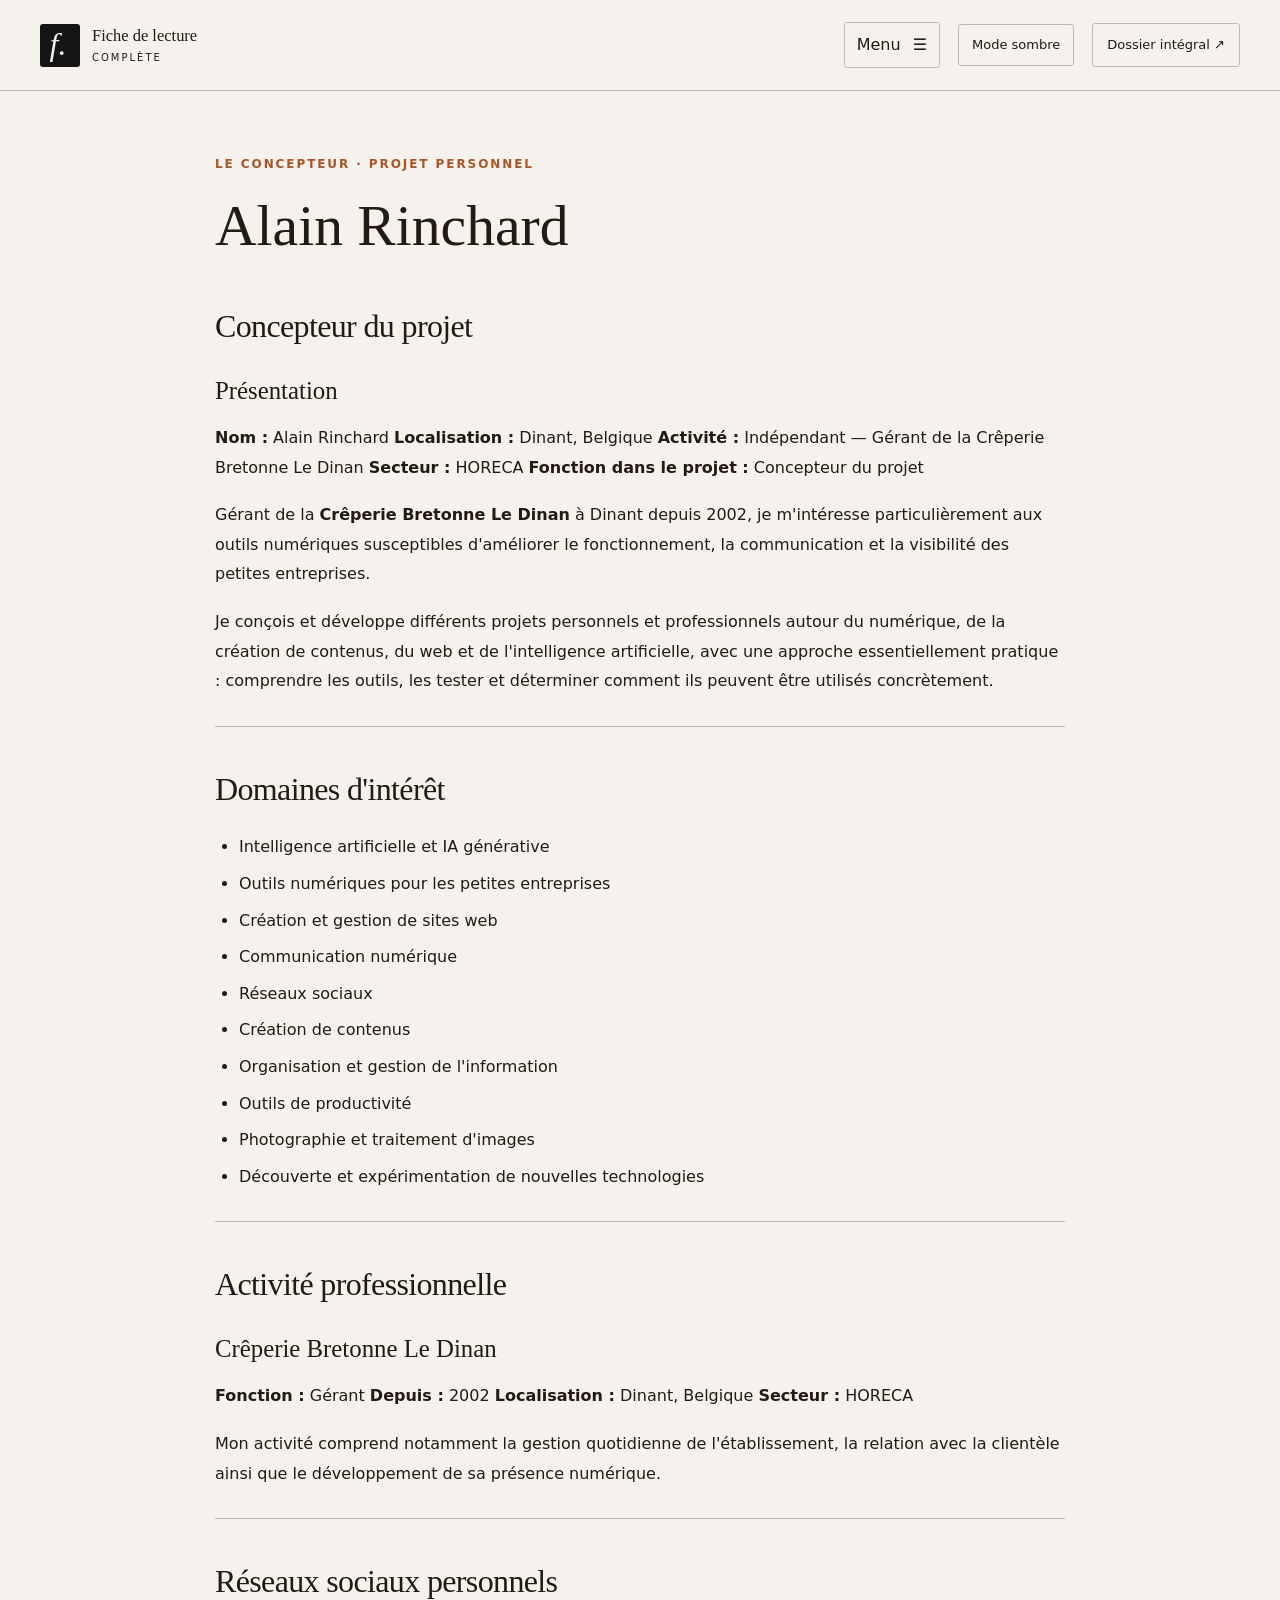
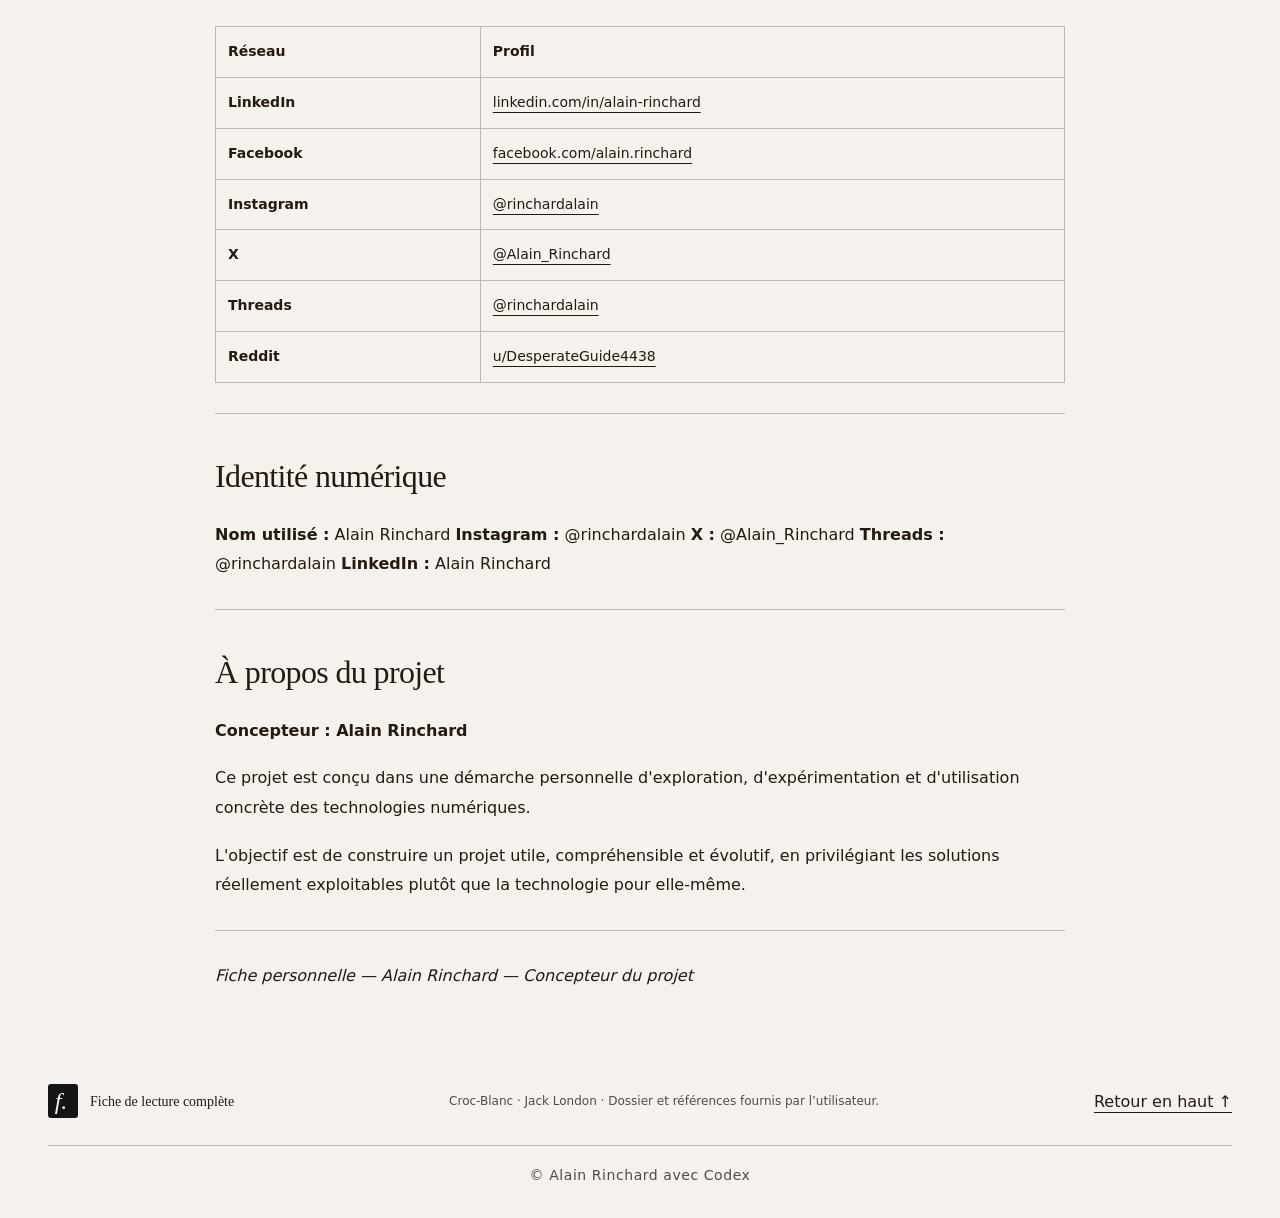
==== concepteur.html @ a5ba15e8 "Publier le site de lecture Croc-Blanc" ====
<!doctype html>
<html lang="fr">
<head>
  <meta charset="utf-8">
  <meta name="viewport" content="width=device-width, initial-scale=1">
  <meta name="description" content="Croc-Blanc de Jack London : dossier documentaire, analyse et trois fiches de lecture imprimables.">
  <meta name="theme-color" content="#151515">
  <title>Alain Rinchard — Concepteur — Fiche de lecture complète</title>
  <link rel="icon" href="assets/favicon.svg" type="image/svg+xml">
  <script src="theme.js"></script>
  <link rel="stylesheet" href="styles.css"><link rel="stylesheet" href="lecture.css">
  <script src="app.js" defer></script>
</head>
<body>
  <a class="skip-link" href="#contenu">Aller au contenu</a>
  <header class="site-header">
    <div class="header-inner">
      <a class="brand" href="index.html">
        <span class="brand-icon" aria-hidden="true">f.</span>
        <span>Fiche de lecture<span class="brand-sub">COMPLÈTE</span></span>
      </a>
      <button class="menu-toggle" type="button" aria-expanded="false" aria-controls="navigation">Menu <span aria-hidden="true">☰</span></button>
      <nav id="navigation" aria-label="Navigation principale"><a href="index.html#accueil">Accueil</a><a href="index.html#livre">Le livre</a><a href="index.html#personnages">Personnages</a><a href="index.html#analyse">Analyse</a><a href="index.html#fiches">Fiches</a><a href="index.html#auteur">Auteur</a><a href="index.html#apropos">À propos</a></nav>
      <button class="theme-toggle" type="button" aria-pressed="false">Mode sombre</button>
      <a class="header-dossier" href="dossier.html">Dossier intégral <span aria-hidden="true">↗</span></a>
    </div>
    <div class="reading-progress" aria-hidden="true"></div>
  </header>
  <main id="contenu"><article class="wrap prose creator-document"><p class="eyebrow">LE CONCEPTEUR · PROJET PERSONNEL</p><h1 id="creator-1">Alain Rinchard</h1>
<h2 id="creator-2">Concepteur du projet</h2>
<h3 id="creator-3">Présentation</h3>
<p><strong>Nom :</strong> Alain Rinchard <strong>Localisation :</strong> Dinant, Belgique <strong>Activité :</strong> Indépendant — Gérant de la Crêperie Bretonne Le Dinan <strong>Secteur :</strong> HORECA <strong>Fonction dans le projet :</strong> Concepteur du projet</p>
<p>Gérant de la <strong>Crêperie Bretonne Le Dinan</strong> à Dinant depuis 2002, je m&#x27;intéresse particulièrement aux outils numériques susceptibles d&#x27;améliorer le fonctionnement, la communication et la visibilité des petites entreprises.</p>
<p>Je conçois et développe différents projets personnels et professionnels autour du numérique, de la création de contenus, du web et de l&#x27;intelligence artificielle, avec une approche essentiellement pratique : comprendre les outils, les tester et déterminer comment ils peuvent être utilisés concrètement.</p>
<hr>
<h2 id="creator-4">Domaines d&#x27;intérêt</h2>
<ul><li><p>Intelligence artificielle et IA générative</p></li><li><p>Outils numériques pour les petites entreprises</p></li><li><p>Création et gestion de sites web</p></li><li><p>Communication numérique</p></li><li><p>Réseaux sociaux</p></li><li><p>Création de contenus</p></li><li><p>Organisation et gestion de l&#x27;information</p></li><li><p>Outils de productivité</p></li><li><p>Photographie et traitement d&#x27;images</p></li><li><p>Découverte et expérimentation de nouvelles technologies</p></li></ul>
<hr>
<h2 id="creator-5">Activité professionnelle</h2>
<h3 id="creator-6">Crêperie Bretonne Le Dinan</h3>
<p><strong>Fonction :</strong> Gérant <strong>Depuis :</strong> 2002 <strong>Localisation :</strong> Dinant, Belgique <strong>Secteur :</strong> HORECA</p>
<p>Mon activité comprend notamment la gestion quotidienne de l&#x27;établissement, la relation avec la clientèle ainsi que le développement de sa présence numérique.</p>
<hr>
<h2 id="creator-7">Réseaux sociaux personnels</h2>
<div class="table-scroll" role="region" aria-label="Tableau du dossier" tabindex="0"><table><thead><tr><th scope="col">Réseau</th><th scope="col">Profil</th></tr></thead><tbody><tr><td><strong>LinkedIn</strong></td><td><a href="https://www.linkedin.com/in/alain-rinchard">linkedin.com/in/alain-rinchard</a></td></tr><tr><td><strong>Facebook</strong></td><td><a href="https://www.facebook.com/alain.rinchard">facebook.com/alain.rinchard</a></td></tr><tr><td><strong>Instagram</strong></td><td><a href="https://www.instagram.com/rinchardalain/">@rinchardalain</a></td></tr><tr><td><strong>X</strong></td><td><a href="https://x.com/Alain_Rinchard">@Alain_Rinchard</a></td></tr><tr><td><strong>Threads</strong></td><td><a href="https://www.threads.net/@rinchardalain">@rinchardalain</a></td></tr><tr><td><strong>Reddit</strong></td><td><a href="https://www.reddit.com/user/DesperateGuide4438/">u/DesperateGuide4438</a></td></tr></tbody></table></div>
<hr>
<h2 id="creator-8">Identité numérique</h2>
<p><strong>Nom utilisé :</strong> Alain Rinchard <strong>Instagram :</strong> @rinchardalain <strong>X :</strong> @Alain_Rinchard <strong>Threads :</strong> @rinchardalain <strong>LinkedIn :</strong> Alain Rinchard</p>
<hr>
<h2 id="creator-9">À propos du projet</h2>
<p><strong>Concepteur : Alain Rinchard</strong></p>
<p>Ce projet est conçu dans une démarche personnelle d&#x27;exploration, d&#x27;expérimentation et d&#x27;utilisation concrète des technologies numériques.</p>
<p>L&#x27;objectif est de construire un projet utile, compréhensible et évolutif, en privilégiant les solutions réellement exploitables plutôt que la technologie pour elle-même.</p>
<hr>
<p><em>Fiche personnelle — Alain Rinchard — Concepteur du projet</em></p></article></main>
  <footer class="site-footer wrap">
    <a class="brand" href="index.html"><span class="brand-icon" aria-hidden="true">f.</span><span>Fiche de lecture complète</span></a>
    <p>Croc-Blanc · Jack London · Dossier et références fournis par l’utilisateur.</p>
    <a href="#contenu">Retour en haut ↑</a>
    <p class="copyright">© <a href="concepteur.html">Alain Rinchard</a> avec Codex</p>
  </footer>
  <noscript><p class="noscript-note">JavaScript est désactivé. Le <a href="dossier.html">dossier intégral</a> donne accès à tous les contenus.</p></noscript>
</body>
</html>
---- styles.css ----
/* Adaptation Croc-Blanc : ressources natives du skill site-fiche-lecture. */
/* 1. Palette, typographie et bases */
:root {
  --ink:#231A12;
  --muted:#4D4C4B;
  --copper:#A75627;
  --paper:#F5F1EC;
  --surface:#F5F1EC;
  --line:#BDBAB6;
  --serif:Georgia,'Times New Roman',serif;
  --sans:system-ui,-apple-system,'Segoe UI',sans-serif;
  --radius:6px;
}

* {
  box-sizing:border-box;
}

html {
  scroll-behavior:smooth;
  scroll-padding-top:112px;
}

body {
  margin:0;
  background:var(--paper);
  color:var(--ink);
  font-family:var(--sans);
  font-size:16px;
  line-height:1.7;
}

h1,h2,h3,h4,p,figure {
  margin-top:0;
}

h1,h2,h3,h4 {
  line-height:1.18;
}

h1,h2,h3 {
  font-family:var(--serif);
  font-weight:400;
}

h2 {
  font-size:clamp(2.3rem,4vw,3.4rem);
  letter-spacing:-.045em;
  margin-bottom:0;
}

h3 {
  font-size:1.65rem;
}

a {
  color:inherit;
  text-underline-offset:5px;
}

button {
  font:inherit;
  cursor:pointer;
}

button,a,summary {
  -webkit-tap-highlight-color:transparent;
}

button {
  color:inherit;
}

button:focus-visible,a:focus-visible,summary:focus-visible,[tabindex]:focus-visible {
  outline:3px solid var(--copper);
  outline-offset:5px;
}

button:disabled {
  cursor:default;
}

img {
  display:block;
  max-width:100%;
  height:auto;
}

[hidden] {
  display:none!important;
}

::selection {
  background:#D8A760;
  color:#231A12;
}

.wrap {
  width:min(1200px,calc(100% - 96px));
  margin-inline:auto;
}

.section {
  padding-block:96px;
}

.eyebrow {
  font-size:.75rem;
  font-weight:650;
  letter-spacing:.16em;
  line-height:1.6;
  color:var(--copper);
  margin-bottom:20px;
}

.text-link {
  font-size:.9rem;
  font-weight:600;
  text-decoration:none;
  display:inline-flex;
  gap:20px;
  align-items:center;
  border-bottom:1px solid var(--line);
  padding-bottom:5px;
  transition:color .2s,border-color .2s;
}

.text-link:hover {
  color:var(--copper);
  border-color:var(--copper);
}

.button {
  display:inline-flex;
  align-items:center;
  justify-content:center;
  gap:28px;
  padding:14px 24px;
  font-size:.9rem;
  font-weight:600;
  text-decoration:none;
  border:1px solid transparent;
  border-radius:3px;
  transition:background .2s,transform .2s;
}

.button:hover {
  transform:translateY(-2px);
}

.primary {
  background:var(--ink);
  color:#F5F1EC;
}

.primary:hover {
  background:#231A12;
}

.skip-link {
  position:fixed;
  left:15px;
  top:-120px;
  background:var(--ink);
  color:#F5F1EC;
  padding:14px;
  z-index:100;
}

.skip-link:focus {
  top:15px;
}

/* 2. En-tête et accueil */
.site-header {
  position:sticky;
  top:0;
  z-index:20;
  background:rgba(245,241,236,.97);
  border-bottom:1px solid var(--line);
}

.header-inner {
  min-height:90px;
  max-width:1440px;
  margin:auto;
  padding:16px 40px;
  display:flex;
  gap:28px;
  align-items:center;
  justify-content:space-between;
}

.brand {
  display:flex;
  align-items:center;
  gap:12px;
  text-decoration:none;
  font-family:var(--serif);
  font-size:1.03rem;
  line-height:1.1;
  flex-shrink:0;
}

.brand-icon {
  display:grid;
  place-items:center;
  width:40px;
  height:43px;
  background:var(--ink);
  color:#F5F1EC;
  font-family:var(--serif);
  font-size:2rem;
  font-style:italic;
  padding-right:4px;
  border-radius:3px;
}

.brand-sub {
  display:block;
  font-family:var(--sans);
  font-size:.625rem;
  letter-spacing:.2em;
  margin-top:7px;
}

.header-inner nav {
  display:flex;
  gap:23px;
  align-items:center;
}

.header-inner nav a {
  font-size:.875rem;
  text-decoration:none;
  position:relative;
  padding:10px 0;
  white-space:nowrap;
}

.header-inner nav a:after {
  content:'';
  position:absolute;
  bottom:0;
  left:0;
  width:100%;
  height:2px;
  background:var(--copper);
  transform:scaleX(0);
  transition:transform .2s;
  transform-origin:left;
}

.header-inner nav a:hover:after,.header-inner nav a[aria-current]:after {
  transform:scaleX(1);
}

.header-dossier {
  font-size:.8125rem;
  border:1px solid var(--line);
  border-radius:3px;
  padding:10px 14px;
  text-decoration:none;
  white-space:nowrap;
}

.header-dossier:hover {
  border-color:var(--copper);
  color:var(--copper);
}

.menu-toggle {
  display:none;
  background:none;
  border:1px solid var(--line);
  padding:8px 12px;
  border-radius:3px;
}

.reading-progress {
  height:2px;
  width:100%;
  position:absolute;
  bottom:-1px;
  background:var(--copper);
  transform:scaleX(0);
  transform-origin:left;
}

.hero {
  display:grid;
  grid-template-columns:1.17fr 1fr;
  gap:60px;
  align-items:center;
  padding-block:70px 64px;
}

.hero .eyebrow {
  display:flex;
  align-items:center;
  gap:12px;
  margin-bottom:30px;
}

.small-line {
  width:24px;
  height:1px;
  background:var(--copper);
}

.hero-author {
  font-family:var(--serif);
  font-size:1.35rem;
  margin-bottom:14px;
}

.hero h1 {
  font-size:clamp(4rem,6.9vw,6.6rem);
  letter-spacing:-.055em;
  line-height:1.03;
  margin-bottom:26px;
}

.hero h1 em {
  font-weight:400;
}

.title-dot {
  color:var(--copper);
}

.hero-intro {
  font-size:1.17rem;
  line-height:1.7;
  margin-bottom:16px;
}

.welcome {
  max-width:440px;
  color:var(--muted);
  font-size:.9375rem;
}

.hero-actions {
  display:flex;
  gap:28px;
  align-items:center;
  margin-top:29px;
}

.hero-tags {
  display:flex;
  gap:10px;
  flex-wrap:wrap;
  margin-top:34px;
}

.hero-tags span {
  font-size:.75rem;
  color:var(--muted);
  border:1px solid var(--line);
  border-radius:30px;
  padding:3px 12px;
}

.hero-art {
  margin:0;
  min-width:0;
  align-self:center;
}

.book-stage {
  position:relative;
  min-height:536px;
  display:flex;
  align-items:center;
  justify-content:center;
  background:#F5F1EC;
  border-radius:50% 50% 3px 3px;
  padding:38px 54px 36px;
  background-image:radial-gradient(#BDBAB6 .6px,transparent .6px);
  background-size:8px 8px;
}

.book-stage img {
  width:272px;
  box-shadow:12px 22px 30px #15151536;
  transform:rotate(-5deg);
  transition:transform .45s;
}

.book-stage:hover img {
  transform:rotate(-2deg) translateY(-5px);
}

.vertical-label {
  position:absolute;
  left:17px;
  bottom:40px;
  writing-mode:vertical-rl;
  transform:rotate(180deg);
  font-size:.625rem;
  letter-spacing:.21em;
  color:var(--muted);
}

.award {
  position:absolute;
  right:-16px;
  bottom:57px;
  width:116px;
  height:116px;
  border-radius:50%;
  display:flex;
  flex-direction:column;
  align-items:center;
  justify-content:center;
  background:var(--ink);
  color:#F5F1EC;
  border:5px solid #F5F1EC;
  box-shadow:0 3px 12px #15151514;
  line-height:1.6;
}

.award span {
  font-size:.6875rem;
  letter-spacing:.15em;
}

.award strong {
  font-family:var(--serif);
  font-weight:400;
  font-size:1.25rem;
}

.hero-art figcaption {
  color:var(--muted);
  font-size:.75rem;
  text-align:center;
  margin-top:23px;
}

.facts-band {
  border-block:1px solid var(--line);
  background:#F5F1EC;
}

.facts {
  display:grid;
  grid-template-columns:repeat(4,1fr);
  padding-block:26px;
}

.facts div {
  padding-left:35px;
  border-left:1px solid var(--line);
}

.facts div:first-child {
  padding-left:0;
  border:0;
}

.facts dt {
  font-size:.625rem;
  letter-spacing:.13em;
  color:var(--muted);
  margin-bottom:6px;
}

.facts dd {
  margin:0;
  font-family:var(--serif);
  font-size:1.35rem;
}

.facts dd span {
  font-family:var(--sans);
  font-size:.85rem;
}

/* 3. Résumés et structure */
.section-heading {
  display:flex;
  align-items:flex-end;
  justify-content:space-between;
  gap:55px;
  margin-bottom:42px;
}

.section-heading>p {
  max-width:365px;
  color:var(--muted);
  margin:0;
  font-size:.95rem;
}

.book-layout {
  display:grid;
  grid-template-columns:1fr 290px;
  gap:46px;
}

.reader-card {
  border:1px solid var(--line);
  border-radius:var(--radius);
  align-self:start;
  overflow:hidden;
}

.tab-list {
  display:flex;
  border-bottom:1px solid var(--line);
  background:#F5F1EC;
}

.tab-list button {
  flex:1;
  border:0;
  border-bottom:3px solid transparent;
  background:transparent;
  padding:18px 14px;
  font-size:.8125rem;
  color:var(--muted);
}

.tab-list button[aria-selected=true] {
  background:#F5F1EC;
  border-bottom-color:var(--copper);
  color:var(--ink);
  font-weight:600;
}

.tab-list button:hover {
  background:#F5F1EC;
}

.reader-card article {
  padding:32px 36px;
}

.prose {
  line-height:1.85;
}

.prose p:last-child {
  margin-bottom:0;
}

.prose p {
  margin-bottom:18px;
}

.prose ul,.prose ol {
  padding-left:1.5em;
}

.prose li {
  margin-bottom:7px;
}

.prose a {
  overflow-wrap:anywhere;
}

.prose h3 {
  margin:30px 0 18px;
}

.prose h4,.prose h5,.prose h6 {
  font-size:1.05rem;
  margin:26px 0 14px;
}

.prose blockquote {
  margin:25px 0;
  padding:10px 24px;
  border-left:3px solid var(--copper);
  font-family:var(--serif);
  font-size:1.25rem;
  background:#F5F1EC;
}

.prose hr {
  border:0;
  border-top:1px solid var(--line);
  margin:30px 0;
}

.panel-label {
  font-size:.6875rem;
  letter-spacing:.16em;
  color:var(--copper);
  font-weight:600;
}

.reader-note {
  border-top:1px solid var(--line);
  padding-top:22px;
  margin-top:26px;
  font-family:var(--serif);
  font-style:italic;
  font-size:1.2rem;
}

.landmarks {
  border-top:2px solid var(--ink);
  padding-top:23px;
}

.landmarks .eyebrow {
  font-size:.6875rem;
}

.landmarks dl {
  margin:0 0 25px;
}

.landmarks dl div {
  padding:0 0 20px;
}

.landmarks dt {
  font-weight:650;
  font-size:.875rem;
  margin-bottom:4px;
}

.landmarks dd {
  margin:0;
  color:var(--muted);
  font-size:.875rem;
  line-height:1.8;
}

.content-notice {
  background:#F5F1EC;
  border-left:3px solid var(--copper);
  padding:12px 18px;
  font-size:.875rem;
  color:#A75627;
}

.passages {
  margin-top:30px;
  border-block:1px solid var(--line);
  padding:18px 0;
}

.passages summary {
  font-weight:600;
  font-size:.9375rem;
  cursor:pointer;
}

.detail-hint {
  float:right;
  color:var(--muted);
  font-weight:400;
  font-size:.8125rem;
}

.passage-list {
  display:grid;
  grid-template-columns:repeat(4,1fr);
  gap:20px 35px;
  padding:25px 0 15px 24px;
  font-family:var(--serif);
  font-size:1.05rem;
}

.passage-list li::marker {
  color:var(--copper);
}

.passages>p {
  color:var(--muted);
  font-size:.875rem;
}

/* 4. Personnages et thèmes */
.characters-section {
  background:var(--ink);
  color:#F5F1EC;
}

.characters-section .eyebrow {
  color:#F5F1EC;
}

.characters-section .section-heading>p {
  color:#BDBAB6;
}

.character-browser {
  display:grid;
  grid-template-columns:300px 1fr;
  gap:56px;
}

.character-list {
  display:grid;
  grid-template-columns:1fr 1fr;
  gap:6px;
  align-content:start;
}

.character-list button {
  background:transparent;
  text-align:left;
  color:#BDBAB6;
  border:1px solid #F5F1EC20;
  border-radius:3px;
  padding:13px 16px;
  font-size:.875rem;
  transition:background .2s;
}

.character-list button[aria-selected=true] {
  background:#F5F1EC;
  color:var(--ink);
  border-color:#F5F1EC;
}

.character-list button:hover:not([aria-selected=true]) {
  background:#F5F1EC12;
}

.character-list button:first-child {
  grid-column:1/-1;
}

.character-panels {
  min-height:300px;
  position:relative;
  border-left:1px solid #F5F1EC28;
  padding-left:50px;
}

.character-number {
  font-family:var(--serif);
  font-size:3.5rem;
  font-style:italic;
  color:#F5F1EC;
  line-height:1;
  margin-bottom:20px;
}

.character-panels h3 {
  font-size:2.5rem;
  margin-bottom:22px;
}

.character-panels .prose {
  font-size:.9375rem;
  color:#F5F1EC;
}

.character-panels .prose ul {
  list-style:none;
  padding:0;
}

.character-panels strong {
  color:#F5F1EC;
}

.character-panels .content-notice {
  background:#F5F1EC0C;
  color:#BDBAB6;
  border:0;
  padding:8px 0;
  margin-top:25px;
  font-size:.75rem;
}

.themes-grid {
  display:grid;
  grid-template-columns:repeat(3,1fr);
  gap:18px;
}

.theme {
  background:var(--surface);
  padding:26px;
  border:1px solid transparent;
  border-radius:var(--radius);
  align-self:start;
  transition:border-color .2s,transform .2s;
}

.theme:hover {
  border-color:#858381;
  transform:translateY(-2px);
}

.theme summary {
  cursor:pointer;
  list-style:none;
}

.theme summary::-webkit-details-marker {
  display:none;
}

.theme-num {
  font-family:var(--serif);
  color:var(--copper);
  font-size:.9rem;
  display:block;
  margin-bottom:32px;
}

.theme-title {
  font-family:var(--serif);
  font-size:1.6rem;
  display:block;
  margin-bottom:12px;
}

.theme-teaser {
  display:block;
  font-size:.875rem;
  color:var(--muted);
  margin-bottom:22px;
  line-height:1.7;
}

.theme-action {
  font-size:.75rem;
  font-weight:600;
  display:flex;
  justify-content:space-between;
  align-items:center;
}

.theme-action:after {
  content:'+';
  font-size:1.25rem;
  font-weight:400;
}

.theme[open] .theme-action:after {
  content:'−';
}

.theme .prose {
  font-size:.9rem;
  margin-top:22px;
  border-top:1px solid var(--line);
  padding-top:18px;
}

.analysis-footer {
  display:flex;
  gap:20px;
  justify-content:space-between;
  align-items:center;
  margin-top:26px;
}

.analysis-footer p {
  font-size:.875rem;
  color:var(--muted);
  margin:0;
}

/* 5. Fiches et auteur */
.study-section {
  background:#F5F1EC;
}

.school-tabs {
  display:grid;
  grid-template-columns:repeat(3,1fr);
  gap:16px;
  margin:25px 0;
}

.school-tabs button {
  text-align:left;
  background:#F5F1EC;
  border:1px solid var(--line);
  padding:23px 24px;
  border-radius:var(--radius);
  position:relative;
  transition:border-color .2s,background .2s;
}

.school-tabs button[aria-selected=true] {
  background:var(--ink);
  color:#F5F1EC;
  border-color:var(--ink);
}

.school-tabs button:hover:not([aria-selected=true]) {
  border-color:var(--ink);
}

.school-tabs button>span {
  font-size:.6875rem;
  letter-spacing:.12em;
  color:var(--copper);
  display:block;
  margin-bottom:15px;
}

.school-tabs button[aria-selected=true]>span {
  color:#F5F1EC;
}

.school-tabs strong {
  font-family:var(--serif);
  font-size:1.4rem;
  font-weight:400;
  display:block;
  margin-bottom:8px;
}

.school-tabs small {
  display:block;
  font-size:.8125rem;
  line-height:1.6;
}

.school-panel {
  background:#F5F1EC;
  padding:24px 32px;
  border:1px solid var(--line);
  border-radius:var(--radius);
}

.school-intro {
  display:flex;
  justify-content:space-between;
  align-items:center;
  gap:20px;
  padding:8px 0 20px;
  border-bottom:1px solid var(--line);
}

.school-intro h3 {
  font-size:1.7rem;
  margin:0;
}

.school-intro span {
  font-size:.75rem;
  color:var(--muted);
}

.study-item {
  border-bottom:1px solid var(--line);
}

.study-item:last-child {
  border:0;
}

.study-item>summary {
  padding:18px 4px;
  cursor:pointer;
  font-weight:500;
  font-size:.9375rem;
}

.study-item[open]>summary {
  color:var(--copper);
}

.study-item>.prose {
  padding:8px 12px 28px;
  font-size:.9375rem;
}

.author-section {
  display:grid;
  grid-template-columns:330px 1fr;
  gap:100px;
  align-items:center;
}

.author-photo {
  margin:0;
}

.author-photo img {
  width:100%;
  border-radius:160px 160px 4px 4px;
}

.author-photo figcaption {
  font-size:.75rem;
  color:var(--muted);
  line-height:1.7;
  margin-top:15px;
}

.author-copy h2 {
  font-size:3.7rem;
  margin-bottom:23px;
}

.author-deck {
  font-family:var(--serif);
  font-size:1.55rem;
  line-height:1.45;
  color:var(--copper);
  margin-bottom:25px;
}

.author-copy .prose {
  color:var(--muted);
  font-size:.9375rem;
}

.author-copy>.text-link {
  margin-top:20px;
}

/* 6. Provenance, dossier intégral et pied de page */
.about-section {
  border-top:1px solid var(--line);
  background:#F5F1EC;
}

.about-grid {
  display:grid;
  grid-template-columns:1.1fr 1fr;
  gap:70px;
}

.about-grid h3 {
  font-size:1.5rem;
}

.about-grid p {
  font-size:.9rem;
  color:var(--muted);
}

.about-links {
  display:flex;
  flex-wrap:wrap;
  gap:20px;
  align-items:center;
  margin-top:25px;
}

.edition-note {
  border-left:2px solid var(--copper);
  padding-left:28px;
  scroll-margin-top:120px;
}

.edition-note .eyebrow {
  font-size:.625rem;
  display:block;
}

.source-strip {
  display:flex;
  flex-wrap:wrap;
  align-items:center;
  gap:22px;
  border-top:1px solid var(--line);
  padding-top:26px;
  margin-top:45px;
  font-size:.8125rem;
}

.source-strip>span {
  font-size:.625rem;
  letter-spacing:.12em;
  color:var(--muted);
}

.source-strip a {
  text-decoration:none;
}

.source-strip a:hover {
  text-decoration:underline;
}

.site-footer {
  padding-block:30px;
  display:flex;
  justify-content:space-between;
  align-items:center;
  gap:25px;
}

.site-footer .brand {
  font-size:.875rem;
}

.site-footer .brand-icon {
  width:30px;
  height:34px;
  font-size:1.5rem;
}

.site-footer p,.site-footer>a:last-child {
  font-size:.75rem;
  color:var(--muted);
  margin:0;
}

.noscript-note {
  padding:20px;
  border:1px solid var(--copper);
  margin:20px;
}

.dossier-intro {
  padding-block:65px 40px;
  max-width:900px;
}

.dossier-intro h1 {
  font-size:clamp(2.4rem,5vw,4.5rem);
  letter-spacing:-.04em;
  margin-bottom:24px;
}

.dossier-intro>p {
  color:var(--muted);
}

.dossier-layout {
  display:grid;
  grid-template-columns:240px minmax(0,1fr);
  gap:65px;
  padding-bottom:80px;
}

.dossier-nav {
  position:sticky;
  top:125px;
  align-self:start;
  max-height:calc(100vh - 150px);
  overflow:auto;
}

.dossier-nav a {
  display:block;
  font-size:.8125rem;
  text-decoration:none;
  padding:9px 0;
  border-bottom:1px solid var(--line);
}

.dossier-nav a:hover {
  color:var(--copper);
}

.dossier-part {
  border-bottom:1px solid var(--line);
  padding-bottom:30px;
  margin-bottom:35px;
  scroll-margin-top:120px;
}

.dossier-part>summary {
  cursor:pointer;
  font-family:var(--serif);
  font-size:1.7rem;
  line-height:1.4;
}

.dossier-part>.prose {
  padding-top:24px;
}

.dossier-part .prose h3 {
  font-size:1.6rem;
}

.table-scroll {
  max-width:100%;
  overflow-x:auto;
  margin-block:25px;
}

.prose table {
  border-collapse:collapse;
  min-width:440px;
  width:100%;
  font-size:.875rem;
}

.prose th,.prose td {
  text-align:left;
  vertical-align:top;
  border:1px solid var(--line);
  padding:12px;
}

.prose th {
  background:var(--surface);
}

.prose code {
  font-size:.9em;
  overflow-wrap:anywhere;
  background:var(--surface);
  padding:2px 5px;
}

.source-image {
  max-width:220px;
  margin-block:20px;
}

.reference-list {
  font-size:.875rem;
}

.reference-list li {
  margin-bottom:14px;
}

.provenance-note {
  background:var(--surface);
  padding:18px 22px;
  border-left:3px solid var(--copper);
  font-size:.875rem;
}

.dossier-topnav {
  display:flex;
  gap:25px;
  align-items:center;
  font-size:.875rem;
}

/* 7. Mode sombre, commandes et fiches imprimables */
.theme-toggle {
  padding: 9px 13px;
  background: var(--surface);
  border: 1px solid var(--line);
  border-radius: 3px;
  color: var(--ink);
  font-size: .8125rem;
  white-space: nowrap;
  transition: border-color .2s, background-color .2s;
}
.theme-toggle:hover {
  border-color: var(--copper);
}
.header-inner {
  gap: 18px;
}
.header-inner nav {
  gap: 17px;
}
.print-link {
  border-color: var(--line);
  flex-shrink: 0;
  padding: 10px 16px;
}
.print-link:hover {
  border-color: var(--copper);
}
.school-intro .print-link span {
  color: inherit;
}
.sheet-toolbar {
  display: flex;
  align-items: center;
  flex-wrap: wrap;
  justify-content: space-between;
  gap: 18px;
  max-width: 1000px;
  margin: auto;
  padding: 24px;
}
.sheet-toolbar > a {
  margin-right: auto;
}
.sheet-content {
  max-width: 820px;
  padding: 45px;
  margin: 20px auto 60px;
  background: var(--paper);
  border: 1px solid var(--line);
}
.sheet-title {
  border-bottom: 2px solid var(--copper);
  margin-bottom: 35px;
  padding-bottom: 20px;
}
.sheet-title h1 {
  font-size: clamp(2rem, 5vw, 3.2rem);
  margin-bottom: 18px;
}
.sheet-provenance {
  color: var(--muted);
  font-size: .875rem;
}
@media screen {
  html[data-theme="dark"] {
    color-scheme: dark;
    --ink: #F5F1EC;
    --muted: #BDBAB6;
    --copper: #F5F1EC;
    --paper: #151515;
    --surface: #231A12;
    --line: #4D4C4B;
  }
  html[data-theme="dark"] .site-header,
  html[data-theme="dark"] .header-inner nav {
    background: #151515;
  }
  html[data-theme="dark"] .book-stage {
    background-color: #231A12;
    background-image: radial-gradient(#4D4C4B .6px, transparent .6px);
  }
  html[data-theme="dark"] .facts-band,
  html[data-theme="dark"] .tab-list,
  html[data-theme="dark"] .about-section,
  html[data-theme="dark"] .study-section,
  html[data-theme="dark"] .prose blockquote {
    background: #231A12;
  }
  html[data-theme="dark"] .reader-card,
  html[data-theme="dark"] .school-panel,
  html[data-theme="dark"] .school-tabs button,
  html[data-theme="dark"] .tab-list button[aria-selected="true"] {
    background: var(--paper);
  }
  html[data-theme="dark"] .tab-list button:hover {
    background: #231A12;
  }
  html[data-theme="dark"] .primary,
  html[data-theme="dark"] .brand-icon,
  html[data-theme="dark"] .school-tabs button[aria-selected="true"] {
    background: #F5F1EC;
    color: #151515;
  }
  html[data-theme="dark"] .school-tabs button[aria-selected="true"] > span {
    color: #A75627;
  }
  html[data-theme="dark"] .primary:hover {
    background: #F5F1EC;
  }
  html[data-theme="dark"] .award,
  html[data-theme="dark"] .characters-section {
    background: #151515;
    color: #F5F1EC;
  }
  html[data-theme="dark"] .award {
    border-color: #4D4C4B;
  }
  html[data-theme="dark"] .character-list button[aria-selected="true"] {
    background: #F5F1EC;
    color: #151515;
  }
  html[data-theme="dark"] .content-notice {
    background: #231A12;
    color: #F5F1EC;
  }
  html[data-theme="dark"] .theme:hover {
    border-color: #BDBAB6;
  }
  .print-sheet {
    background: var(--surface);
  }
}
@media (max-width: 1200px) and (min-width: 1081px) {
  .header-dossier {
    display: none;
  }
}
@media (max-width: 760px) {
  .school-intro .print-link {
    margin-top: 12px;
  }
  .sheet-content {
    padding: 25px;
    margin: 10px 15px 35px;
  }
}
@media (max-width: 480px) {
  .header-inner {
    flex-wrap: wrap;
  }
  .header-inner > .theme-toggle {
    margin-left: auto;
  }
  .header-inner:has(> #navigation) > .theme-toggle {
    order: 3;
  }
  .header-inner:has(> #navigation) .menu-toggle {
    margin-left: 0;
    order: 4;
  }
  .header-inner:has(> #navigation) > .brand {
    margin-right: auto;
  }
  .theme-toggle {
    padding: 7px 9px;
    font-size: .75rem;
  }
}
/* Charte Le Dinan v04 : application chromatique au projet personnel.
   Fond clair : crème, encre et cuivre. Fond sombre : noir, crème ;
   orange interface réservé aux liens et commandes. */
:root {
  --ld-noir: #151515;
  --ld-creme: #F5F1EC;
  --ld-encre: #231A12;
  --ld-cuivre: #A75627;
  --ld-orange-ui: #FF6A00;
  --ld-rouille: #C74300;
  --ld-brique: #B53C00;
}
.brand-icon,
.award,
.characters-section {
  background: var(--ld-noir);
  color: var(--ld-creme);
}
.primary:hover {
  border-color: var(--ld-rouille);
}
.site-footer {
  flex-wrap: wrap;
}
.site-footer .copyright,
.copyright {
  flex-basis: 100%;
  padding-top: 18px;
  margin-top: 2px;
  border-top: 1px solid var(--line);
  color: var(--muted);
  font-size: .875rem;
  letter-spacing: .04em;
  text-align: center;
}
.copyright a {
  text-decoration: none;
}
.copyright a:hover {
  text-decoration: underline;
}
.sheet-credit {
  max-width: 820px;
  margin: 0 auto 35px;
  padding: 20px;
}
.creator-callout {
  display: flex;
  justify-content: space-between;
  align-items: center;
  gap: 35px;
  margin-top: 45px;
  padding-top: 35px;
  border-top: 1px solid var(--line);
}
.creator-callout h3 {
  margin-bottom: 12px;
}
.creator-callout p:last-child {
  max-width: 620px;
  font-size: .9375rem;
  color: var(--muted);
  margin-bottom: 0;
}
.creator-callout .text-link {
  flex-shrink: 0;
}
.creator-hero {
  padding-block: 75px 55px;
  border-bottom: 1px solid var(--line);
}
.creator-hero h1 {
  font-size: clamp(3rem, 6.5vw, 5.8rem);
  letter-spacing: -.055em;
  margin-bottom: 22px;
}
.creator-location {
  font-size: .875rem;
  color: var(--muted);
  margin-bottom: 28px;
}
.creator-lead {
  font-family: var(--serif);
  font-size: clamp(1.4rem, 2.8vw, 2rem);
  max-width: 770px;
  line-height: 1.5;
  margin-bottom: 0;
}
.creator-layout {
  display: grid;
  grid-template-columns: 245px minmax(0, 1fr);
  gap: 70px;
  padding-block: 50px 65px;
}
.creator-sidebar {
  position: sticky;
  top: 120px;
  align-self: start;
}
.creator-sidebar nav a {
  display: block;
  padding-block: 10px;
  border-bottom: 1px solid var(--line);
  text-decoration: none;
  font-size: .875rem;
}
.creator-sidebar nav a:hover {
  color: var(--copper);
}
.creator-source-note {
  color: var(--muted);
  font-size: .875rem;
  margin-top: 25px;
}
.creator-section {
  padding-bottom: 40px;
  margin-bottom: 40px;
  border-bottom: 1px solid var(--line);
  scroll-margin-top: 120px;
}
.creator-section:last-child {
  margin-bottom: 0;
}
.creator-section h2 {
  font-size: 2.2rem;
  margin-bottom: 28px;
}
.creator-section h3 {
  margin-top: 0;
}
.creator-facts {
  display: grid;
  grid-template-columns: repeat(2, minmax(0, 1fr));
  gap: 20px 25px;
  margin: 0 0 28px;
}
.creator-facts dt {
  color: var(--muted);
  font-size: .875rem;
}
.creator-facts dd {
  margin: 3px 0 0;
  font-weight: 500;
}
.prose .interest-list {
  display: grid;
  grid-template-columns: repeat(2, minmax(0, 1fr));
  gap: 12px;
  padding: 0;
  list-style: none;
}
.interest-list li {
  border: 1px solid var(--line);
  border-radius: var(--radius);
  padding: 16px 20px;
  margin: 0;
  font-size: .9375rem;
}
.creator-section .table-scroll {
  margin-block: 0;
}
.creator-section table th {
  color: var(--muted);
}
@media screen {
  html[data-theme="dark"] .text-link,
  html[data-theme="dark"] .source-strip a,
  html[data-theme="dark"] .prose a,
  html[data-theme="dark"] .creator-sidebar nav a:hover,
  html[data-theme="dark"] .header-dossier:hover {
    color: var(--ld-orange-ui);
  }
  html[data-theme="dark"] .primary {
    background: var(--ld-orange-ui);
    color: var(--ld-noir);
    border-color: var(--ld-orange-ui);
  }
  html[data-theme="dark"] .primary:hover {
    background: var(--ld-orange-ui);
    border-color: var(--ld-rouille);
  }
  html[data-theme="dark"] .text-link:hover {
    border-color: var(--ld-rouille);
  }
  html[data-theme="dark"] .tab-list button[aria-selected="true"],
  html[data-theme="dark"] .school-tabs button[aria-selected="true"] {
    border-color: var(--ld-orange-ui);
  }
  html[data-theme="dark"] .header-inner nav a:after {
    background: var(--ld-orange-ui);
  }
}
@media (max-width: 1280px) {
  .header-inner .menu-toggle {
    display: flex;
    gap: 12px;
    margin-left: auto;
  }
  .header-inner #navigation {
    display: none;
    position: absolute;
    top: 100%;
    left: 0;
    right: 0;
    flex-wrap: wrap;
    padding: 20px 30px;
    background: var(--paper);
    border-bottom: 1px solid var(--line);
    box-shadow: 0 10px 20px #15151515;
    gap: 10px 30px;
  }
  .header-inner #navigation.is-open {
    display: flex;
  }
}
@media (max-width: 760px) {
  .creator-hero {
    padding-block: 45px 35px;
  }
  .creator-layout {
    grid-template-columns: 1fr;
    gap: 40px;
    padding-top: 30px;
  }
  .creator-sidebar {
    position: static;
  }
  .creator-sidebar nav {
    display: grid;
    grid-template-columns: repeat(2, minmax(0, 1fr));
    gap: 0 18px;
  }
  .creator-callout {
    flex-direction: column;
    align-items: flex-start;
    gap: 24px;
  }
  .site-footer .copyright {
    order: 4;
  }
}
@media (max-width: 480px) {
  .creator-facts,
  .prose .interest-list {
    grid-template-columns: 1fr;
  }
}
/* 8. Adaptation aux écrans et préférences d’accessibilité */
@media(min-width:1500px) {
  .hero {
    padding-block:90px;
  }
  .book-stage {
    min-height:560px;
  }
}

@media(max-width:1080px) {
  .header-inner {
    padding-inline:28px;
    gap:20px;
  }
  .menu-toggle {
    display:flex;
    gap:12px;
    margin-left:auto;
  }
  .header-inner nav {
    display:none;
    position:absolute;
    left:0;
    right:0;
    top:100%;
    padding:20px 30px;
    background:#F5F1EC;
    border-bottom:1px solid var(--line);
    box-shadow:0 10px 20px #15151515;
    flex-wrap:wrap;
    gap:10px 30px;
  }
  .header-inner nav.is-open {
    display:flex;
  }
  .wrap {
    width:calc(100% - 64px);
  }
  .hero {
    gap:45px;
  }
  .hero h1 {
    font-size:5rem;
  }
  .book-stage {
    min-height:490px;
    padding:35px 40px;
  }
  .book-stage img {
    width:250px;
  }
  .hero-actions {
    gap:18px;
    flex-wrap:wrap;
  }
  .facts div {
    padding-left:22px;
  }
  .facts dd {
    font-size:1.1rem;
  }
  .section-heading {
    gap:40px;
  }
  .section-heading>p {
    max-width:310px;
  }
  .book-layout {
    grid-template-columns:1fr 240px;
    gap:28px;
  }
  .character-browser {
    grid-template-columns:280px 1fr;
    gap:35px;
  }
  .character-panels {
    padding-left:32px;
  }
  .author-section {
    gap:60px;
    grid-template-columns:290px 1fr;
  }
  .about-grid {
    gap:40px;
  }
  .school-tabs strong {
    font-size:1.15rem;
  }
  .dossier-layout {
    gap:35px;
    grid-template-columns:200px minmax(0,1fr);
  }
}

@media(max-width:760px) {
  html {
    scroll-padding-top:100px;
  }
  .wrap {
    width:calc(100% - 40px);
  }
  .header-inner {
    padding:14px 20px;
    min-height:76px;
  }
  .header-dossier {
    display:none;
  }
  .brand {
    font-size:.95rem;
  }
  .section {
    padding-block:62px;
  }
  .hero {
    grid-template-columns:1fr;
    gap:42px;
    padding-block:40px 38px;
  }
  .hero .eyebrow {
    font-size:.6875rem;
    margin-bottom:22px;
  }
  .hero h1 {
    font-size:clamp(3.8rem,13vw,5.5rem);
  }
  .hero-author {
    font-size:1.15rem;
  }
  .hero-intro {
    font-size:1.05rem;
  }
  .hero-actions {
    margin-top:24px;
  }
  .hero-tags {
    margin-top:25px;
  }
  .hero-art {
    width:min(360px,100%);
    justify-self:center;
  }
  .book-stage {
    min-height:425px;
    padding:32px 55px;
  }
  .book-stage img {
    width:235px;
  }
  .award {
    width:100px;
    height:100px;
    right:-6px;
    bottom:40px;
  }
  .award strong {
    font-size:1.1rem;
  }
  .hero-art figcaption {
    font-size:.75rem;
  }
  .facts {
    grid-template-columns:1fr 1fr;
    gap:20px 0;
    margin-block:0;
  }
  .facts div {
    padding-left:20px;
  }
  .facts div:nth-child(3) {
    padding-left:0;
    border:0;
  }
  .facts dt {
    font-size:.6rem;
  }
  .facts dd {
    font-size:1.05rem;
  }
  .section-heading {
    display:block;
    margin-bottom:30px;
  }
  .section-heading>p {
    margin-top:22px;
    max-width:none;
  }
  .eyebrow {
    font-size:.6875rem;
    margin-bottom:16px;
  }
  h2 {
    font-size:2.5rem;
  }
  .book-layout {
    grid-template-columns:1fr;
    gap:30px;
  }
  .reader-card article {
    padding:24px;
  }
  .tab-list button {
    padding:14px 8px;
    font-size:.75rem;
    line-height:1.5;
  }
  .landmarks dl {
    display:grid;
    grid-template-columns:repeat(3,1fr);
    gap:15px;
    margin-bottom:12px;
  }
  .landmarks dd {
    font-size:.8125rem;
  }
  .passage-list {
    grid-template-columns:1fr 1fr;
  }
  .detail-hint {
    display:none;
  }
  .character-browser {
    grid-template-columns:1fr;
    gap:30px;
  }
  .character-list {
    grid-template-columns:repeat(3,1fr);
  }
  .character-list button {
    padding:11px 10px;
    font-size:.8125rem;
  }
  .character-list button:first-child {
    grid-column:auto;
  }
  .character-panels {
    border-left:0;
    border-top:1px solid #F5F1EC28;
    padding:28px 0 0;
    min-height:340px;
  }
  .character-number {
    font-size:2.5rem;
    margin-bottom:16px;
  }
  .character-panels h3 {
    font-size:2rem;
  }
  .themes-grid {
    grid-template-columns:1fr 1fr;
    gap:12px;
  }
  .theme {
    padding:20px;
  }
  .theme-title {
    font-size:1.35rem;
  }
  .theme-num {
    margin-bottom:20px;
  }
  .analysis-footer {
    display:block;
  }
  .analysis-footer .text-link {
    margin-top:15px;
  }
  .school-tabs {
    grid-template-columns:1fr;
    gap:9px;
  }
  .school-tabs button {
    padding:15px 18px;
    display:grid;
    grid-template-columns:26px 1fr;
    column-gap:10px;
  }
  .school-tabs button>span {
    grid-row:1/3;
    margin:3px 0 0;
  }
  .school-tabs strong {
    font-size:1.2rem;
    margin:0;
  }
  .school-tabs small {
    font-size:.8125rem;
    margin-top:3px;
  }
  .school-panel {
    padding:15px 20px;
  }
  .school-intro {
    display:block;
  }
  .school-intro h3 {
    font-size:1.4rem;
    margin-bottom:8px;
  }
  .study-item>.prose {
    padding-inline:0;
  }
  .author-section {
    grid-template-columns:1fr;
    gap:35px;
  }
  .author-photo {
    width:250px;
  }
  .author-copy h2 {
    font-size:3rem;
  }
  .about-grid {
    grid-template-columns:1fr;
    gap:40px;
  }
  .source-strip {
    gap:15px 20px;
  }
  .source-strip>span {
    width:100%;
  }
  .site-footer {
    flex-wrap:wrap;
    padding-block:25px;
    gap:18px;
  }
  .site-footer p {
    order:3;
    width:100%;
  }
  .dossier-layout {
    grid-template-columns:1fr;
    gap:25px;
  }
  .dossier-nav {
    position:static;
    max-height:none;
    display:grid;
    grid-template-columns:1fr 1fr;
    gap:0 15px;
  }
  .dossier-intro {
    padding-block:40px 20px;
  }
  .dossier-part>summary {
    font-size:1.4rem;
  }
  .dossier-topnav {
    font-size:.8125rem;
    gap:14px;
  }
}

@media(max-width:1080px) {
  .header-inner .dossier-topnav {
    display:flex;
    position:static;
    padding:0;
    box-shadow:none;
    border:0;
    flex-wrap:wrap;
    gap:14px;
  }
}

@media(max-width:420px) {
  .themes-grid {
    grid-template-columns:1fr;
  }
  .theme-num {
    margin-bottom:15px;
  }
  .theme-teaser {
    margin-bottom:14px;
  }
  .landmarks dl {
    grid-template-columns:1fr;
    gap:0;
  }
  .character-list {
    grid-template-columns:repeat(2,1fr);
  }
  .header-inner {
    gap:10px;
  }
  .brand {
    font-size:.875rem;
  }
  .brand-icon {
    width:33px;
    height:38px;
  }
  .menu-toggle {
    font-size:.875rem;
    padding:6px 10px;
  }
  .hero-actions {
    gap:24px;
  }
  .passage-list {
    grid-template-columns:1fr;
  }
  .dossier-topnav a:last-child {
    display:none;
  }
}

@media(prefers-reduced-motion:reduce) {
  html {
    scroll-behavior:auto;
  }
  *,*:before,*:after {
    transition:none!important;
    animation:none!important;
  }
  .book-stage:hover img {
    transform:rotate(-5deg);
  }
}

@media print {
  .creator-sidebar {
    display: none;
  }
  .creator-layout {
    display: block;
    padding: 0;
  }
  .creator-hero {
    padding-block: 0 20px;
    margin-bottom: 25px;
  }
  .creator-hero h1 {
    font-size: 30pt;
  }
  .sheet-credit {
    margin: 8mm 0 0;
    padding: 4mm 0 0;
    font-size: 9pt;
  }
  @page {
    size: A4;
    margin: 18mm;
  }
  :root {
    color-scheme: light;
    --ink: #151515;
    --muted: #4D4C4B;
    --copper: #4D4C4B;
    --paper: white;
    --surface: white;
    --line: #BDBAB6;
  }
  .theme-toggle, .print-link, .sheet-toolbar {
    display: none !important;
  }
  .sheet-content {
    width: 100%;
    max-width: none;
    border: 0;
    padding: 0;
    margin: 0;
  }
  .sheet-title {
    margin-bottom: 8mm;
    padding-bottom: 4mm;
  }
  .sheet-title h1 {
    font-size: 25pt;
  }
  .sheet-content .prose {
    font-size: 11pt;
    line-height: 1.5;
  }
  .sheet-content .prose h3 {
    font-size: 16pt;
  }
  .sheet-content h1, .sheet-content h2, .sheet-content h3,
  .sheet-content h4, .sheet-content h5, .sheet-content h6 {
    break-after: avoid;
  }
  .sheet-content p, .sheet-content li {
    orphans: 3;
    widows: 3;
  }
  .sheet-content .table-scroll {
    overflow: visible;
  }
  .sheet-content table {
    min-width: 0;
  }
  .sheet-content tr {
    break-inside: avoid;
  }
  html {
    scroll-behavior:auto;
  }
  body {
    color:#151515;
    background:white;
    font-size:11pt;
  }
  .site-header,.site-footer,.hero-actions,.dossier-nav,.reading-progress,.school-tabs,.character-list,.tab-list,.hero-tags,.source-strip,.skip-link,.noscript-note {
    display:none;
  }
  .wrap {
    width:100%;
    max-width:none;
  }
  .section {
    padding-block:25px;
  }
  .hero {
    padding:20px 0;
    gap:30px;
  }
  .hero h1 {
    font-size:45pt;
  }
  .book-stage {
    min-height:0;
    background:none;
    padding:15px;
  }
  .book-stage img {
    width:150px;
    transform:none;
    box-shadow:none;
  }
  .award,.vertical-label {
    display:none;
  }
  .facts-band,.characters-section,.study-section,.about-section {
    background:white;
    color:#151515;
  }
  .characters-section * {
    color:#151515!important;
  }
  .section-heading {
    display:block;
  }
  .section-heading>p {
    max-width:none;
    margin-top:20px;
  }
  .book-layout,.about-grid,.character-browser,.dossier-layout {
    display:block;
  }
  .character-panels {
    min-height:0;
    border:0;
    padding:0;
  }
  .author-section {
    grid-template-columns:170px 1fr;
    gap:30px;
  }
  .author-copy h2 {
    font-size:30pt;
  }
  .themes-grid {
    grid-template-columns:1fr 1fr;
  }
  .theme,.reader-card,.school-panel {
    break-inside:avoid;
  }
  .dossier-part {
    break-inside:auto;
  }
  .dossier-part>summary {
    font-size:20pt;
  }
  .dossier-intro h1 {
    font-size:32pt;
  }
  .prose a {
    overflow-wrap:anywhere;
  }
  a {
    color:inherit;
  }
  .school-intro {
    display:block;
  }
}
---- lecture.css ----
/* Compléments propres à Croc-Blanc, après la charte du modèle. */
.hero {grid-template-columns:minmax(0,1.15fr) minmax(0,.85fr);gap:70px}
.hero h1 {font-size:clamp(3.5rem,6.8vw,6.5rem);white-space:nowrap}
.hero-deck {font:italic 2.25rem/1.2 var(--serif);margin:26px 0;color:var(--copper)}
.hero-author span {font: .9rem var(--sans);color:var(--muted)}
.hero-intro {max-width:600px;font-size:1rem;line-height:1.85}
.book-stage {background:var(--surface);border:1px solid var(--line);min-height:480px}
.book-stage img {width:260px;height:auto}
.hero-art figcaption {line-height:1.7}
.button {display:inline-flex;align-items:center;justify-content:center;gap:20px;padding:13px 22px;text-decoration:none;border:1px solid var(--copper);border-radius:4px;font-size:.9rem;font-weight:600}
.primary {background:var(--copper);color:var(--paper)}
/* Les liens dans un bouton gardent leur contraste, même dans .prose. */
html .prose a.button.primary,html a.button.primary {background:#A75627;color:#F5F1EC;border-color:#A75627}
html[data-theme="dark"] .prose a.button.primary,html[data-theme="dark"] a.button.primary {background:#FF6A00;color:#151515;border-color:#FF6A00}
html a.button.primary:hover,html a.button.primary:focus-visible {text-decoration:underline;text-underline-offset:4px}
.dossier-action {background:var(--surface);color:var(--ink);border:2px solid var(--copper)}
.hero-dossier-note {font-size:.9rem;line-height:1.65;margin:18px 0 0;color:var(--muted);max-width:520px}
.dossier-feature {padding:45px;margin-block:48px 0;border:1px solid var(--line);border-top:4px solid var(--copper);border-radius:6px;background:var(--surface)}
.dossier-feature h2 {font-size:clamp(2rem,3.5vw,3rem)}
.dossier-lead {font-size:1.1rem;max-width:850px;margin:22px 0 28px;line-height:1.75}
.dossier-cards {display:grid;grid-template-columns:repeat(3,minmax(0,1fr));gap:16px;margin:28px 0}
.dossier-card {display:block;padding:24px;border:1px solid var(--line);border-radius:5px;background:var(--paper);color:var(--ink);text-decoration:none;min-width:0}
.dossier-card h3 {font-size:1.35rem;margin:12px 0;line-height:1.3}
.dossier-card p {font-size:.95rem;color:var(--muted);margin:0;line-height:1.65}
.dossier-card:hover {border-color:var(--copper)}
.dossier-card:hover h3 {text-decoration:underline;text-underline-offset:4px}
.dossier-intro {max-width:1200px}
.dossier-nav a {font-size:.9rem;padding-block:13px}
@media(max-width:900px){.dossier-cards{grid-template-columns:repeat(2,minmax(0,1fr))}}
@media(max-width:600px){.dossier-cards{grid-template-columns:minmax(0,1fr)}.dossier-feature{padding:24px}.dossier-card{padding:20px}.hero-actions .button{width:100%}}
.tab-list {flex-wrap:wrap}
.tab-list button {flex:1 1 115px;min-height:52px}
.reader-card {background:var(--surface)}
.reader-card article {max-height:none}
.prose h2 {font-size:2rem;letter-spacing:-.02em;margin:44px 0 24px}
.prose h3 {font-size:1.55rem}
.prose li>p {margin:0}
.prose li>ul,.prose li>ol {margin-top:10px}
.school-choice button {font-size:1rem;font-family:var(--serif);padding:20px}
.school-intro {display:flex;justify-content:space-between;align-items:center;gap:20px;margin-bottom:24px}
.school-intro h3 {margin:0}
.study-item {border-bottom:1px solid var(--line);padding:0}
.study-item>summary {padding:20px 0;font-size:1.05rem;font-weight:600;cursor:pointer}
.study-item>.prose {padding:0 0 24px}
.content-notice {color:var(--ink);background:var(--surface)}
.dossier-layout>* {min-width:0}
.dossier-content {overflow-wrap:anywhere}
.dossier-content h1 {font-size:2.5rem;margin:60px 0 24px}
.dossier-content h1:first-child {margin-top:0}
.dossier-nav {padding-right:12px;scrollbar-width:thin}
.media-unavailable,.media-reference {display:block;border:1px dashed var(--line);padding:16px;font-size:.9rem;color:var(--muted)}
.creator-document {max-width:850px;padding-block:64px}
.creator-document h1 {font-size:3.6rem}
.author-section {padding:0}
.author-photo figcaption {font-size:.75rem;margin-top:16px;color:var(--muted)}
.facts {grid-template-columns:repeat(4,minmax(0,1fr))}
.facts dd {font-size:1.1rem}
.section {border-bottom:1px solid var(--line)}
.hero-actions,.hero-tags {flex-wrap:wrap}
.sheet-content .prose h2 {font-size:1.7rem}
.sheet-toolbar {gap:20px;flex-wrap:wrap}
html .print-sheet {background:#fff;color:#151515;--paper:#fff;--surface:#fff;--ink:#151515;--muted:#4D4C4B;--copper:#A75627;--line:#BDBAB6}
html .print-sheet .sheet-content {background:#fff;color:#151515}
html[data-theme] .print-sheet .prose a {color:#A75627}
html[data-theme] .print-sheet .prose blockquote {background:#fff;color:#151515}
html .print-sheet .sheet-toolbar {color-scheme:light}
@media screen {
 html[data-theme="dark"] .hero-deck {color:var(--ink)}
 html[data-theme="dark"] .content-notice {color:var(--ink);background:var(--surface)}
 html[data-theme="dark"] .book-stage {background:var(--surface)}
}
@media(max-width:760px){
 .hero {grid-template-columns:minmax(0,1fr);gap:35px}
 .hero h1 {font-size:clamp(3rem,12vw,5rem);white-space:normal}
 .hero-deck {font-size:1.9rem}
 .header-inner {flex-wrap:wrap;gap:10px;min-height:80px}
 .theme-toggle {font-size:.75rem;padding:7px 9px}
 .brand-sub {display:none}
 .hero-author span {display:block;margin-top:8px}
 .book-stage {min-height:400px;padding:30px 45px}
 .book-stage img {max-width:100%;width:230px}
 .facts {grid-template-columns:repeat(2,minmax(0,1fr))}
 .school-intro {display:block}
 .school-intro .button {margin-top:12px}
 .dossier-layout {grid-template-columns:minmax(0,1fr)}
 .dossier-nav {display:block;max-height:300px;border:1px solid var(--line);padding:12px 18px;overflow:auto}
 .dossier-content h1 {font-size:2rem}
 .reader-card article {padding:24px 20px}
 .tab-list button {flex-basis:100px}
 .creator-document h1 {font-size:2.5rem}
 .author-section {grid-template-columns:minmax(0,1fr)}
 .sheet-content {width:calc(100% - 24px);padding:24px 16px}
 .sheet-title h1 {font-size:2.3rem}
}
@media print {
 .sheet-content .prose h2 {font-size:17pt;break-after:avoid}
 .sheet-content .prose h3 {font-size:14pt;break-after:avoid}
 .sheet-content {width:100%;padding:0}
 .sheet-content .prose p,.sheet-content .prose li {orphans:3;widows:3}
 .sheet-content blockquote {background:white;border-left-color:#4D4C4B;font-size:11pt}
 .sheet-content table {font-size:9pt;table-layout:fixed;overflow-wrap:anywhere}
 .sheet-content th,.sheet-content td {padding:6px}
 .sheet-toolbar {display:none!important}
 .hero h1 {white-space:normal}
}
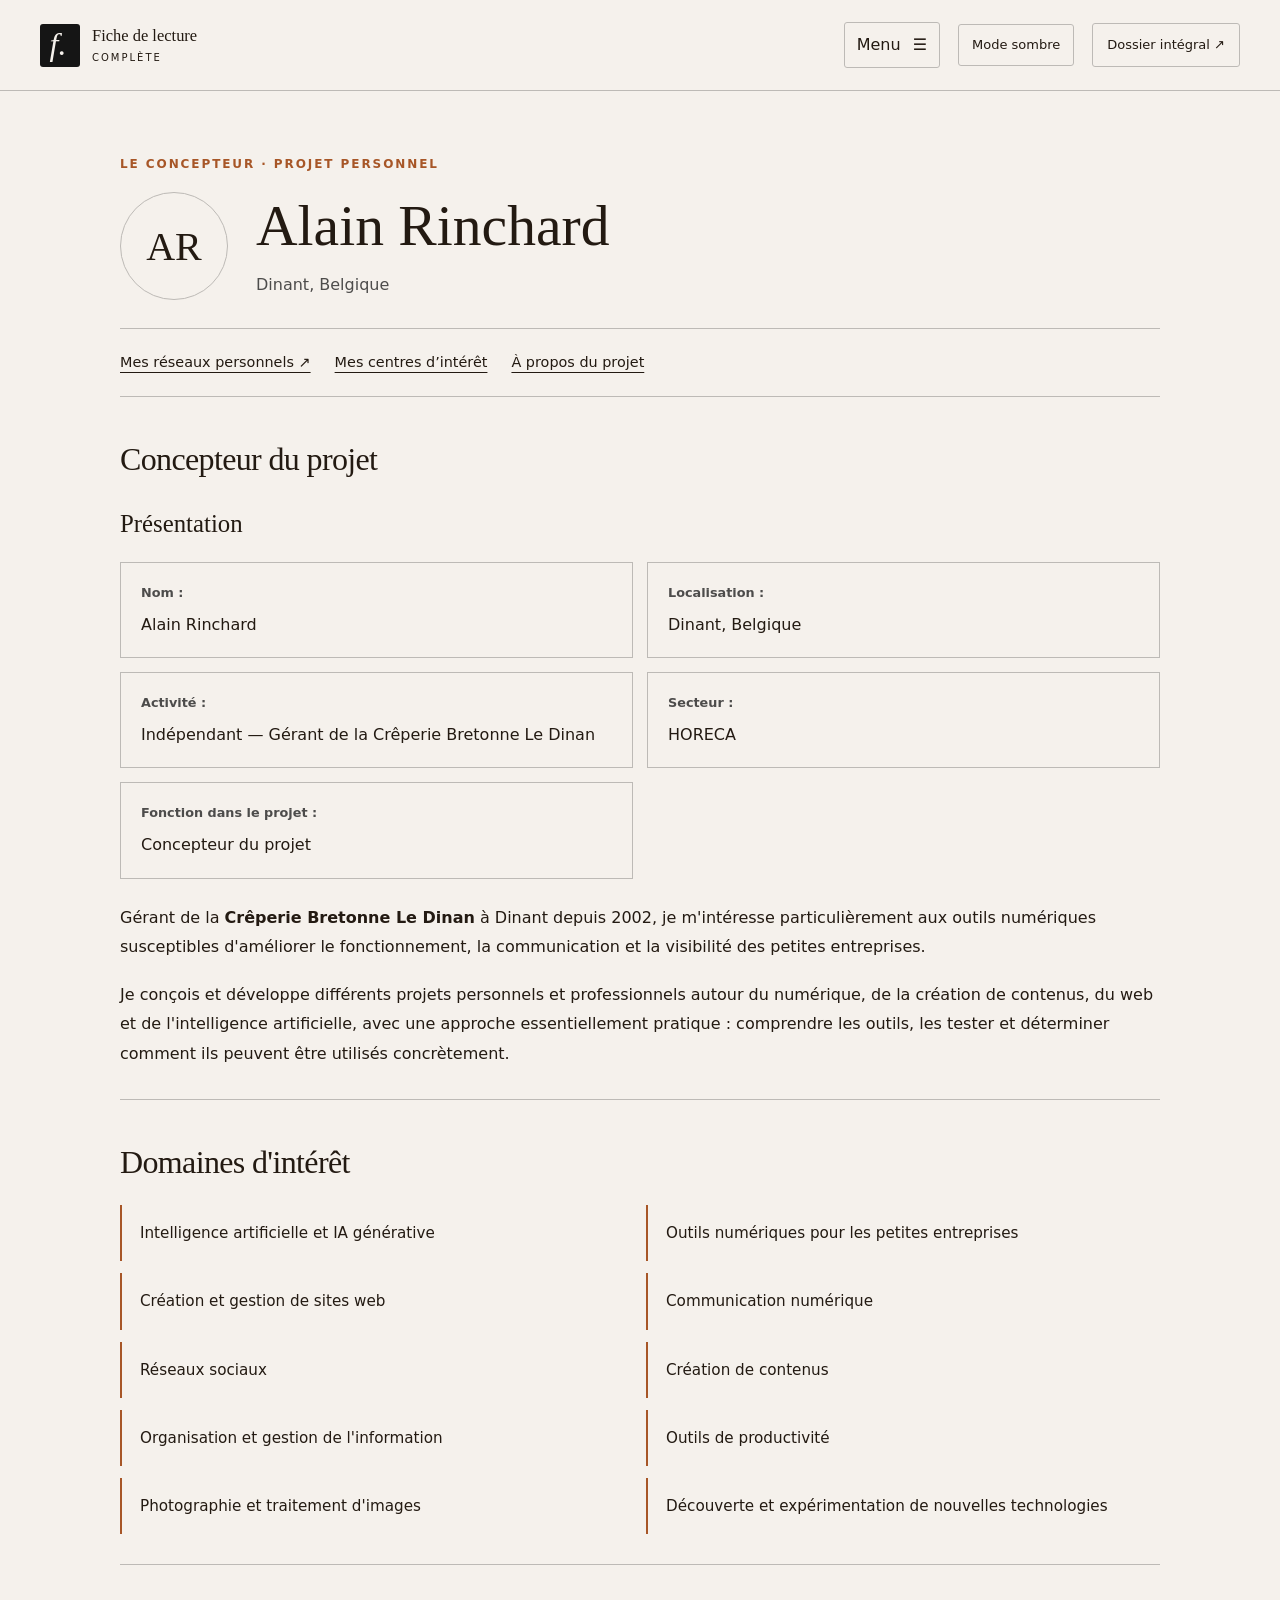
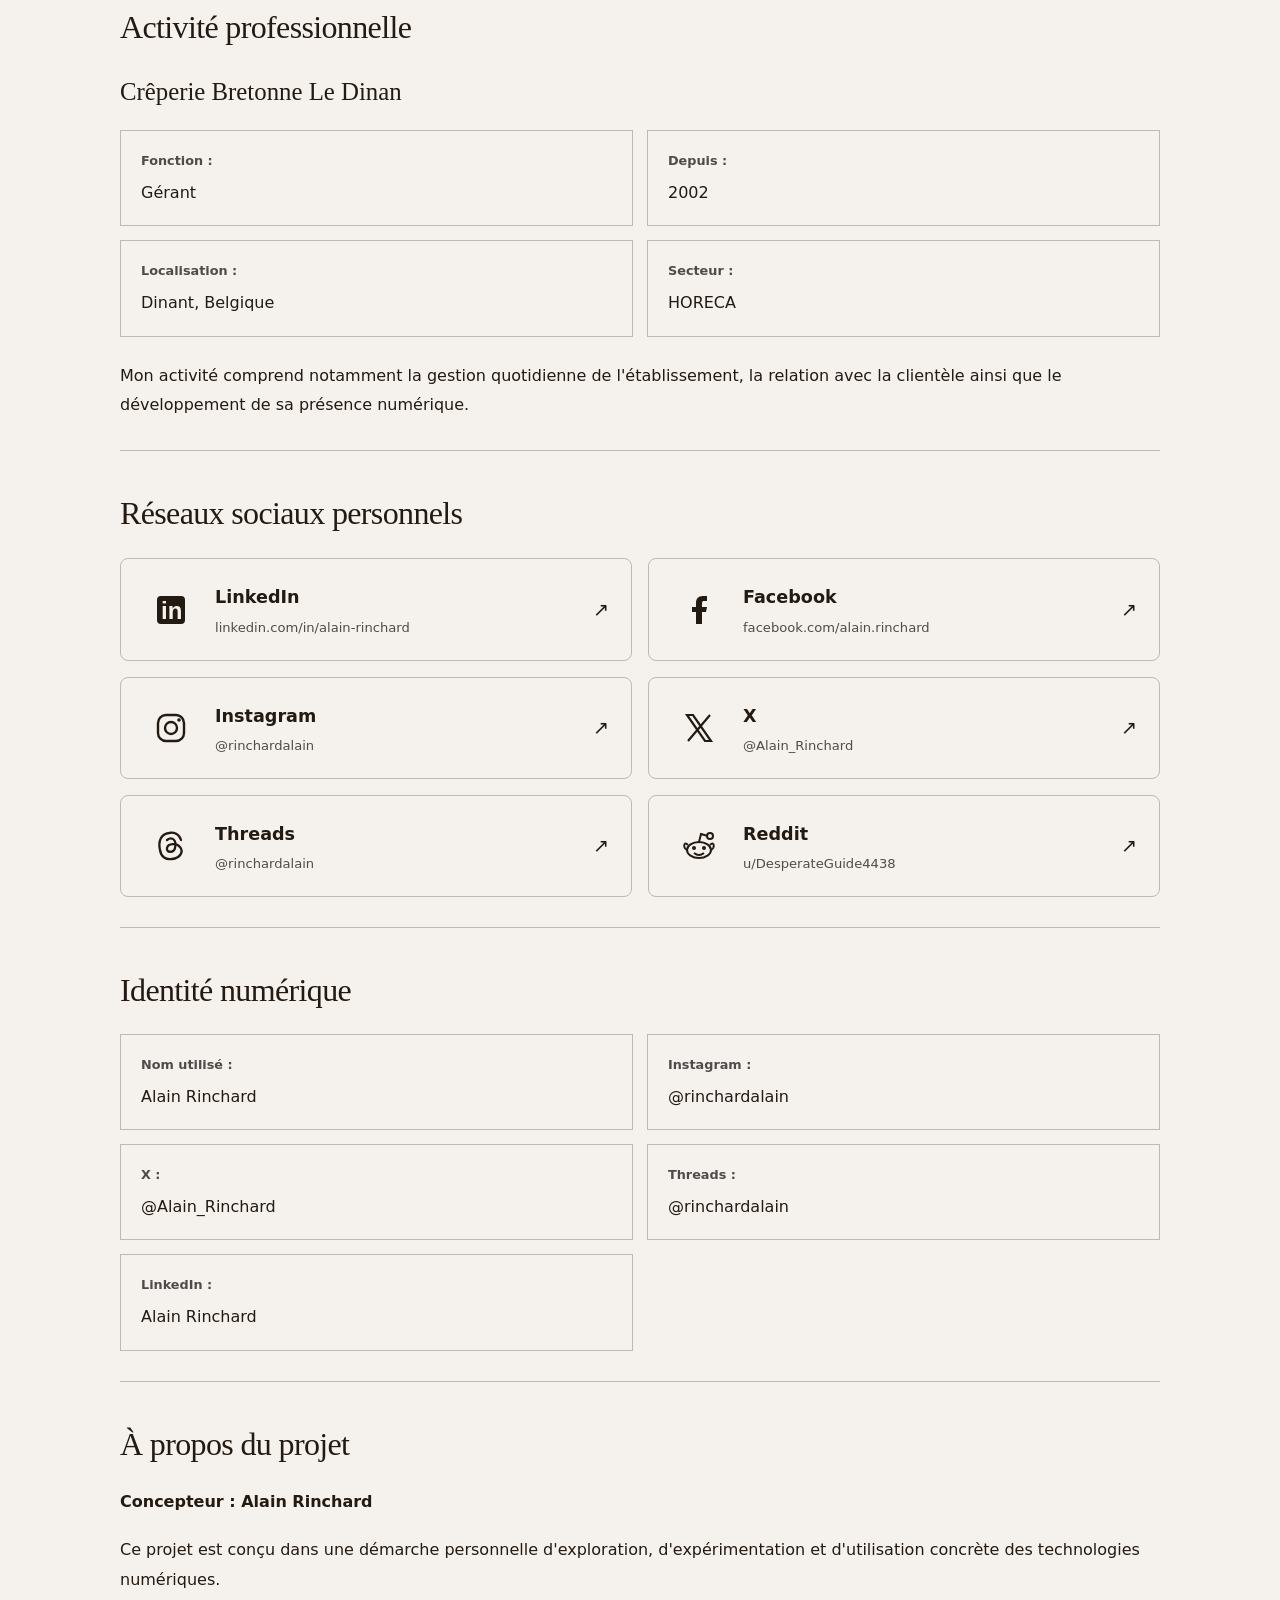
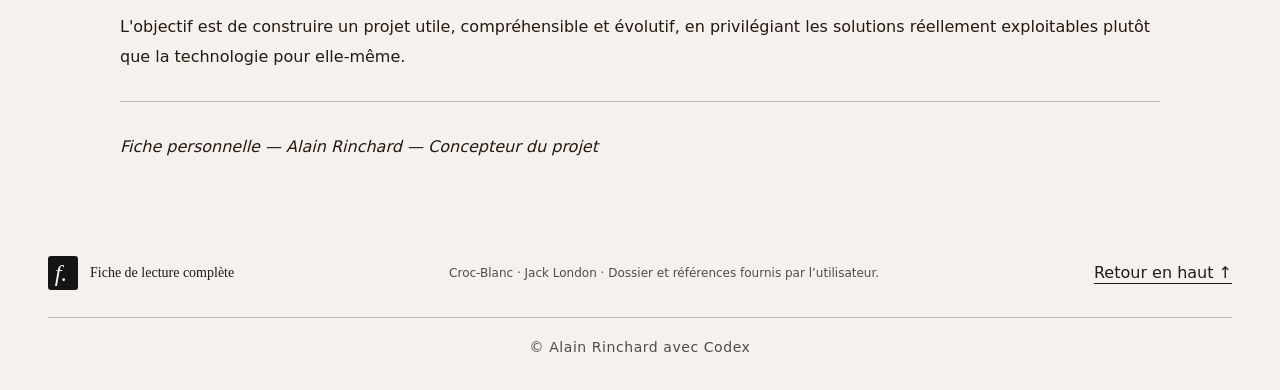
==== commit c15b0c6c: "Améliorer la page Concepteur et ses réseaux personnels" ====
--- a/concepteur.html
+++ b/concepteur.html
@@ -26,26 +26,26 @@
     </div>
     <div class="reading-progress" aria-hidden="true"></div>
   </header>
-  <main id="contenu"><article class="wrap prose creator-document"><p class="eyebrow">LE CONCEPTEUR · PROJET PERSONNEL</p><h1 id="creator-1">Alain Rinchard</h1>
-<h2 id="creator-2">Concepteur du projet</h2>
+  <main id="contenu"><article class="wrap prose creator-document"><p class="eyebrow">LE CONCEPTEUR · PROJET PERSONNEL</p><header class="creator-title"><span class="creator-monogram" aria-hidden="true">AR</span><div><h1 id="creator-1">Alain Rinchard</h1><p>Dinant, Belgique</p></div></header>
+<nav class="creator-shortcuts" aria-label="Rubriques du concepteur"><a href="#creator-7">Mes réseaux personnels ↗</a><a href="#creator-4">Mes centres d’intérêt</a><a href="#creator-9">À propos du projet</a></nav><h2 id="creator-2">Concepteur du projet</h2>
 <h3 id="creator-3">Présentation</h3>
-<p><strong>Nom :</strong> Alain Rinchard <strong>Localisation :</strong> Dinant, Belgique <strong>Activité :</strong> Indépendant — Gérant de la Crêperie Bretonne Le Dinan <strong>Secteur :</strong> HORECA <strong>Fonction dans le projet :</strong> Concepteur du projet</p>
+<div class="creator-details"><p><strong>Nom :</strong> Alain Rinchard</p><p><strong>Localisation :</strong> Dinant, Belgique</p><p><strong>Activité :</strong> Indépendant — Gérant de la Crêperie Bretonne Le Dinan</p><p><strong>Secteur :</strong> HORECA</p><p><strong>Fonction dans le projet :</strong> Concepteur du projet</p></div>
 <p>Gérant de la <strong>Crêperie Bretonne Le Dinan</strong> à Dinant depuis 2002, je m&#x27;intéresse particulièrement aux outils numériques susceptibles d&#x27;améliorer le fonctionnement, la communication et la visibilité des petites entreprises.</p>
 <p>Je conçois et développe différents projets personnels et professionnels autour du numérique, de la création de contenus, du web et de l&#x27;intelligence artificielle, avec une approche essentiellement pratique : comprendre les outils, les tester et déterminer comment ils peuvent être utilisés concrètement.</p>
 <hr>
 <h2 id="creator-4">Domaines d&#x27;intérêt</h2>
-<ul><li><p>Intelligence artificielle et IA générative</p></li><li><p>Outils numériques pour les petites entreprises</p></li><li><p>Création et gestion de sites web</p></li><li><p>Communication numérique</p></li><li><p>Réseaux sociaux</p></li><li><p>Création de contenus</p></li><li><p>Organisation et gestion de l&#x27;information</p></li><li><p>Outils de productivité</p></li><li><p>Photographie et traitement d&#x27;images</p></li><li><p>Découverte et expérimentation de nouvelles technologies</p></li></ul>
+<ul class="creator-interests"><li><p>Intelligence artificielle et IA générative</p></li><li><p>Outils numériques pour les petites entreprises</p></li><li><p>Création et gestion de sites web</p></li><li><p>Communication numérique</p></li><li><p>Réseaux sociaux</p></li><li><p>Création de contenus</p></li><li><p>Organisation et gestion de l&#x27;information</p></li><li><p>Outils de productivité</p></li><li><p>Photographie et traitement d&#x27;images</p></li><li><p>Découverte et expérimentation de nouvelles technologies</p></li></ul>
 <hr>
 <h2 id="creator-5">Activité professionnelle</h2>
 <h3 id="creator-6">Crêperie Bretonne Le Dinan</h3>
-<p><strong>Fonction :</strong> Gérant <strong>Depuis :</strong> 2002 <strong>Localisation :</strong> Dinant, Belgique <strong>Secteur :</strong> HORECA</p>
+<div class="creator-details"><p><strong>Fonction :</strong> Gérant</p><p><strong>Depuis :</strong> 2002</p><p><strong>Localisation :</strong> Dinant, Belgique</p><p><strong>Secteur :</strong> HORECA</p></div>
 <p>Mon activité comprend notamment la gestion quotidienne de l&#x27;établissement, la relation avec la clientèle ainsi que le développement de sa présence numérique.</p>
 <hr>
 <h2 id="creator-7">Réseaux sociaux personnels</h2>
-<div class="table-scroll" role="region" aria-label="Tableau du dossier" tabindex="0"><table><thead><tr><th scope="col">Réseau</th><th scope="col">Profil</th></tr></thead><tbody><tr><td><strong>LinkedIn</strong></td><td><a href="https://www.linkedin.com/in/alain-rinchard">linkedin.com/in/alain-rinchard</a></td></tr><tr><td><strong>Facebook</strong></td><td><a href="https://www.facebook.com/alain.rinchard">facebook.com/alain.rinchard</a></td></tr><tr><td><strong>Instagram</strong></td><td><a href="https://www.instagram.com/rinchardalain/">@rinchardalain</a></td></tr><tr><td><strong>X</strong></td><td><a href="https://x.com/Alain_Rinchard">@Alain_Rinchard</a></td></tr><tr><td><strong>Threads</strong></td><td><a href="https://www.threads.net/@rinchardalain">@rinchardalain</a></td></tr><tr><td><strong>Reddit</strong></td><td><a href="https://www.reddit.com/user/DesperateGuide4438/">u/DesperateGuide4438</a></td></tr></tbody></table></div>
+<div class="social-profiles"><a class="social-profile" href="https://www.linkedin.com/in/alain-rinchard" aria-label="Profil personnel LinkedIn d’Alain Rinchard"><span class="social-icon"><svg viewBox="0 0 32 32" width="32" height="32" aria-hidden="true" focusable="false"><rect x="2" y="2" width="28" height="28" rx="4" fill="currentColor"/><text x="6" y="25" font-family="Arial,sans-serif" font-size="24" font-weight="bold" fill="var(--social-icon-bg)">in</text></svg></span><span class="social-label"><strong>LinkedIn</strong><span>linkedin.com/in/alain-rinchard</span></span><span class="social-arrow" aria-hidden="true">↗</span></a><a class="social-profile" href="https://www.facebook.com/alain.rinchard" aria-label="Profil personnel Facebook d’Alain Rinchard"><span class="social-icon"><svg viewBox="0 0 32 32" width="32" height="32" aria-hidden="true" focusable="false"><path fill="currentColor" d="M19 30V18h4l1-5h-5V9c0-1.5 1-2 2-2h3V2h-4c-5 0-7 3-7 7v4H9v5h4v12z"/></svg></span><span class="social-label"><strong>Facebook</strong><span>facebook.com/alain.rinchard</span></span><span class="social-arrow" aria-hidden="true">↗</span></a><a class="social-profile" href="https://www.instagram.com/rinchardalain/" aria-label="Profil personnel Instagram d’Alain Rinchard"><span class="social-icon"><svg viewBox="0 0 32 32" width="32" height="32" aria-hidden="true" focusable="false"><g fill="none" stroke="currentColor" stroke-width="2.4"><rect x="3" y="3" width="26" height="26" rx="8"/><circle cx="16" cy="16" r="6"/></g><circle cx="24" cy="8" r="1.8" fill="currentColor"/></svg></span><span class="social-label"><strong>Instagram</strong><span>@rinchardalain</span></span><span class="social-arrow" aria-hidden="true">↗</span></a><a class="social-profile" href="https://x.com/Alain_Rinchard" aria-label="Profil personnel X d’Alain Rinchard"><span class="social-icon"><svg viewBox="0 0 32 32" width="32" height="32" aria-hidden="true" focusable="false"><path d="M4 3h6l18 26h-6zM27 3 5 29" fill="none" stroke="currentColor" stroke-width="2.2"/></svg></span><span class="social-label"><strong>X</strong><span>@Alain_Rinchard</span></span><span class="social-arrow" aria-hidden="true">↗</span></a><a class="social-profile" href="https://www.threads.net/@rinchardalain" aria-label="Profil personnel Threads d’Alain Rinchard"><span class="social-icon"><svg viewBox="0 0 32 32" width="32" height="32" aria-hidden="true" focusable="false"><path d="M26 10C24 4 19 2 14 3 6 4 3 11 5 20c1 7 6 10 12 9 8-1 12-7 8-12-3-4-12-4-13 1-1 5 7 5 8 0 2-8-3-12-8-8" fill="none" stroke="currentColor" stroke-width="2.3" stroke-linecap="round"/></svg></span><span class="social-label"><strong>Threads</strong><span>@rinchardalain</span></span><span class="social-arrow" aria-hidden="true">↗</span></a><a class="social-profile" href="https://www.reddit.com/user/DesperateGuide4438/" aria-label="Profil personnel Reddit d’Alain Rinchard"><span class="social-icon"><svg viewBox="0 0 32 32" width="32" height="32" aria-hidden="true" focusable="false"><g stroke="currentColor" stroke-width="2" fill="none"><ellipse cx="16" cy="20" rx="12" ry="8"/><path d="m16 12 2-8 7 2M5 15C0 10 0 20 5 20M27 15c5-5 5 5 0 5M11 23q5 4 10 0"/><circle cx="27" cy="6" r="3"/></g><g fill="currentColor"><circle cx="11" cy="18" r="2"/><circle cx="21" cy="18" r="2"/></g></svg></span><span class="social-label"><strong>Reddit</strong><span>u/DesperateGuide4438</span></span><span class="social-arrow" aria-hidden="true">↗</span></a></div>
 <hr>
 <h2 id="creator-8">Identité numérique</h2>
-<p><strong>Nom utilisé :</strong> Alain Rinchard <strong>Instagram :</strong> @rinchardalain <strong>X :</strong> @Alain_Rinchard <strong>Threads :</strong> @rinchardalain <strong>LinkedIn :</strong> Alain Rinchard</p>
+<div class="creator-details"><p><strong>Nom utilisé :</strong> Alain Rinchard</p><p><strong>Instagram :</strong> @rinchardalain</p><p><strong>X :</strong> @Alain_Rinchard</p><p><strong>Threads :</strong> @rinchardalain</p><p><strong>LinkedIn :</strong> Alain Rinchard</p></div>
 <hr>
 <h2 id="creator-9">À propos du projet</h2>
 <p><strong>Concepteur : Alain Rinchard</strong></p>
--- a/lecture.css
+++ b/lecture.css
@@ -51,6 +51,28 @@
 .media-unavailable,.media-reference {display:block;border:1px dashed var(--line);padding:16px;font-size:.9rem;color:var(--muted)}
 .creator-document {max-width:850px;padding-block:64px}
 .creator-document h1 {font-size:3.6rem}
+.creator-document {max-width:1040px}
+.creator-title {display:flex;align-items:center;gap:28px;margin-bottom:28px}
+.creator-title h1 {margin:0 0 10px}
+.creator-title p {margin:0;color:var(--muted)}
+.creator-monogram {display:grid;place-items:center;flex-shrink:0;width:108px;height:108px;border:1px solid var(--line);border-radius:50%;font:2.5rem var(--serif);background:var(--surface);color:var(--ink)}
+.creator-shortcuts {display:flex;flex-wrap:wrap;gap:12px 24px;padding:20px 0;border-block:1px solid var(--line);font-size:.9rem}
+.creator-details {display:grid;grid-template-columns:repeat(2,minmax(0,1fr));gap:14px;margin:24px 0}
+.creator-details p {padding:18px 20px;background:var(--surface);border:1px solid var(--line);margin:0}
+.creator-details strong {display:block;font-size:.8rem;color:var(--muted);margin-bottom:5px}
+.prose .creator-interests {display:grid;grid-template-columns:repeat(2,minmax(0,1fr));gap:12px;list-style:none;padding:0}
+.creator-interests li {padding:14px 18px;border-left:2px solid var(--copper);background:var(--surface);margin:0;font-size:.95rem}
+.social-profiles {display:grid;grid-template-columns:repeat(2,minmax(0,1fr));gap:16px;margin:26px 0}
+html[data-theme] .creator-document a.social-profile {display:flex;align-items:center;gap:16px;padding:22px;border:1px solid var(--line);border-radius:8px;background:var(--surface);color:var(--ink);text-decoration:none;min-width:0;transition:border-color .2s,transform .2s}
+.social-icon {--social-icon-bg:var(--paper);display:grid;place-items:center;width:56px;height:56px;flex:0 0 56px;background:var(--social-icon-bg);border-radius:12px;color:var(--ink)}
+.social-label {display:flex;flex-direction:column;min-width:0;gap:4px}
+.social-label strong {font-size:1.1rem}
+.social-label>span {font-size:.82rem;color:var(--muted);overflow-wrap:anywhere;line-height:1.5}
+.social-arrow {margin-left:auto;font-size:1.2rem}
+html[data-theme] .creator-document a.social-profile:hover {border-color:var(--copper);transform:translateY(-2px)}
+.social-profile:focus-visible {outline:3px solid var(--copper);outline-offset:4px}
+@media(max-width:600px){.creator-title{gap:18px}.creator-monogram{width:68px;height:68px;font-size:1.8rem}.creator-document .creator-title h1{font-size:2rem}.social-profiles,.creator-details,.prose .creator-interests{grid-template-columns:minmax(0,1fr)}.creator-shortcuts{flex-direction:column}.social-profile{padding:18px}.social-icon{width:48px;height:48px;flex-basis:48px}}
+@media print{.creator-shortcuts{display:none}.social-profiles{grid-template-columns:repeat(2,minmax(0,1fr))}.social-profile{break-inside:avoid}.creator-details p{break-inside:avoid}}
 .author-section {padding:0}
 .author-photo figcaption {font-size:.75rem;margin-top:16px;color:var(--muted)}
 .facts {grid-template-columns:repeat(4,minmax(0,1fr))}
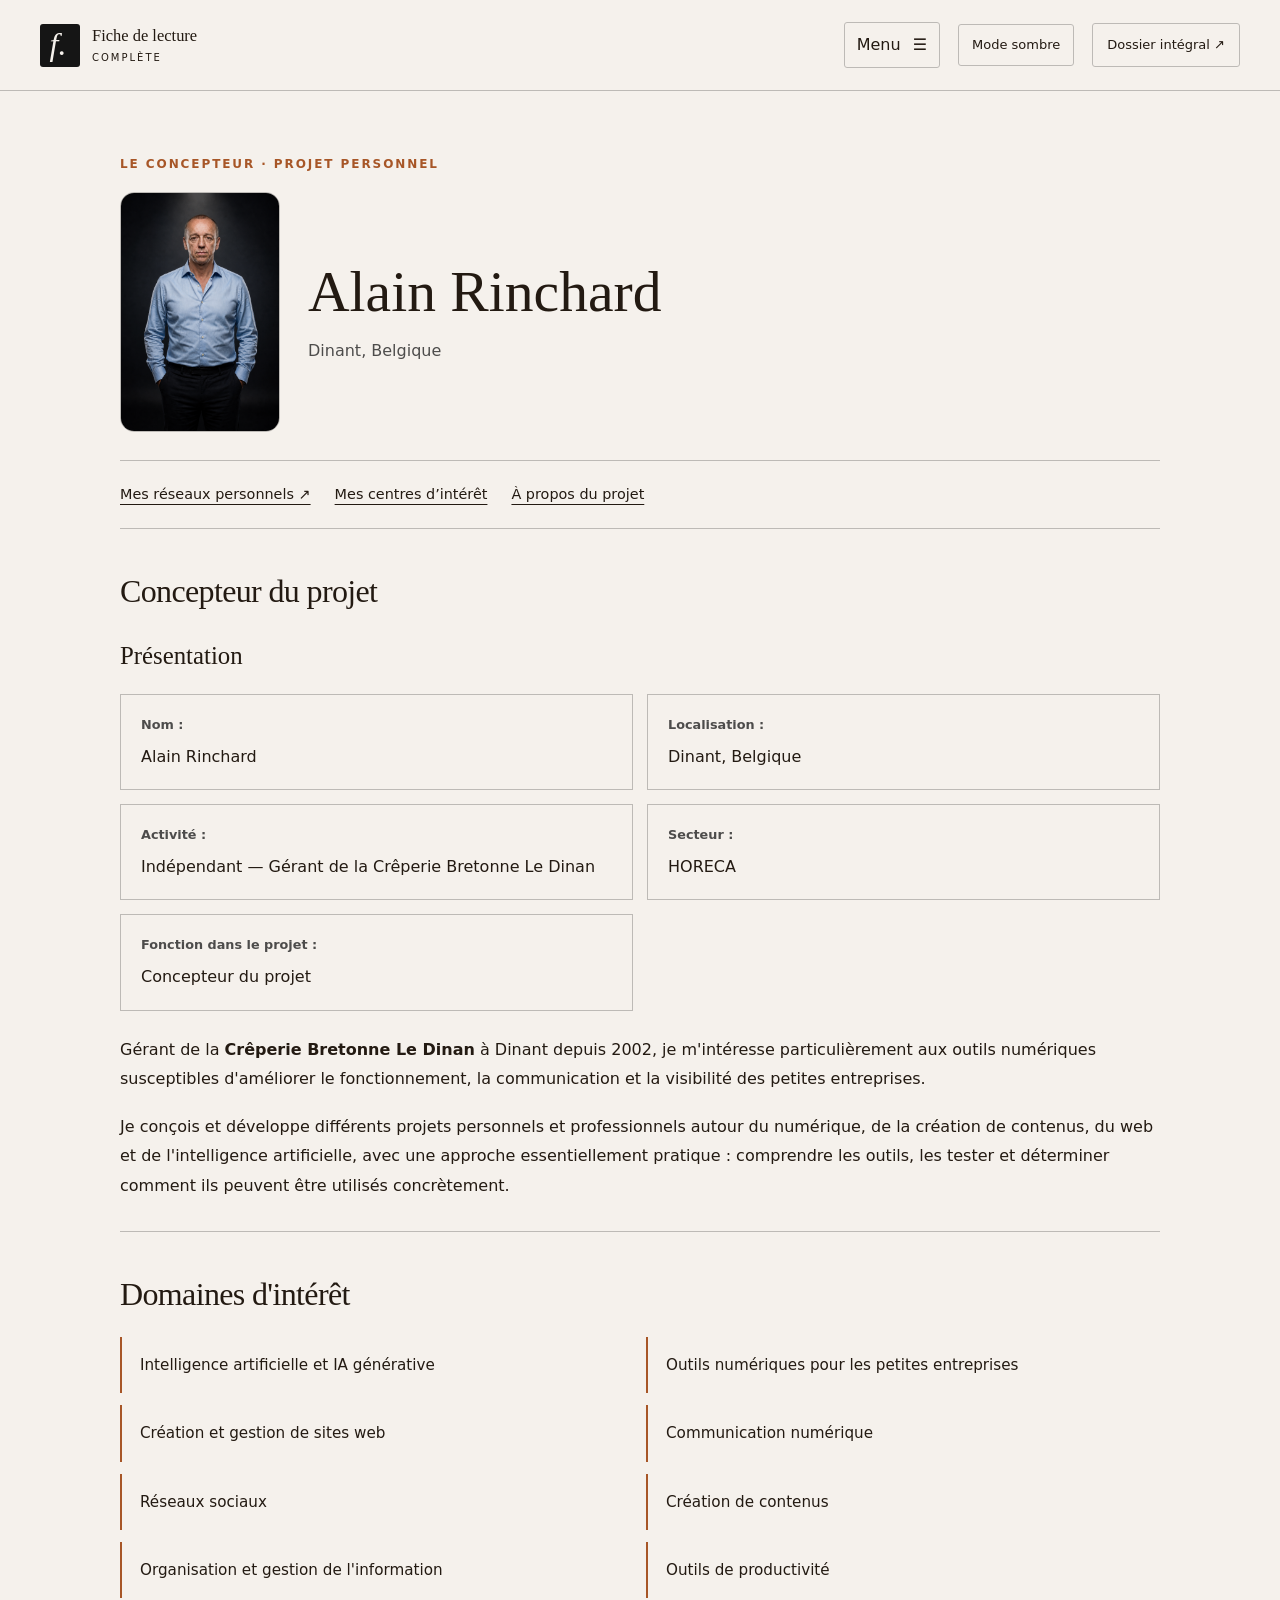
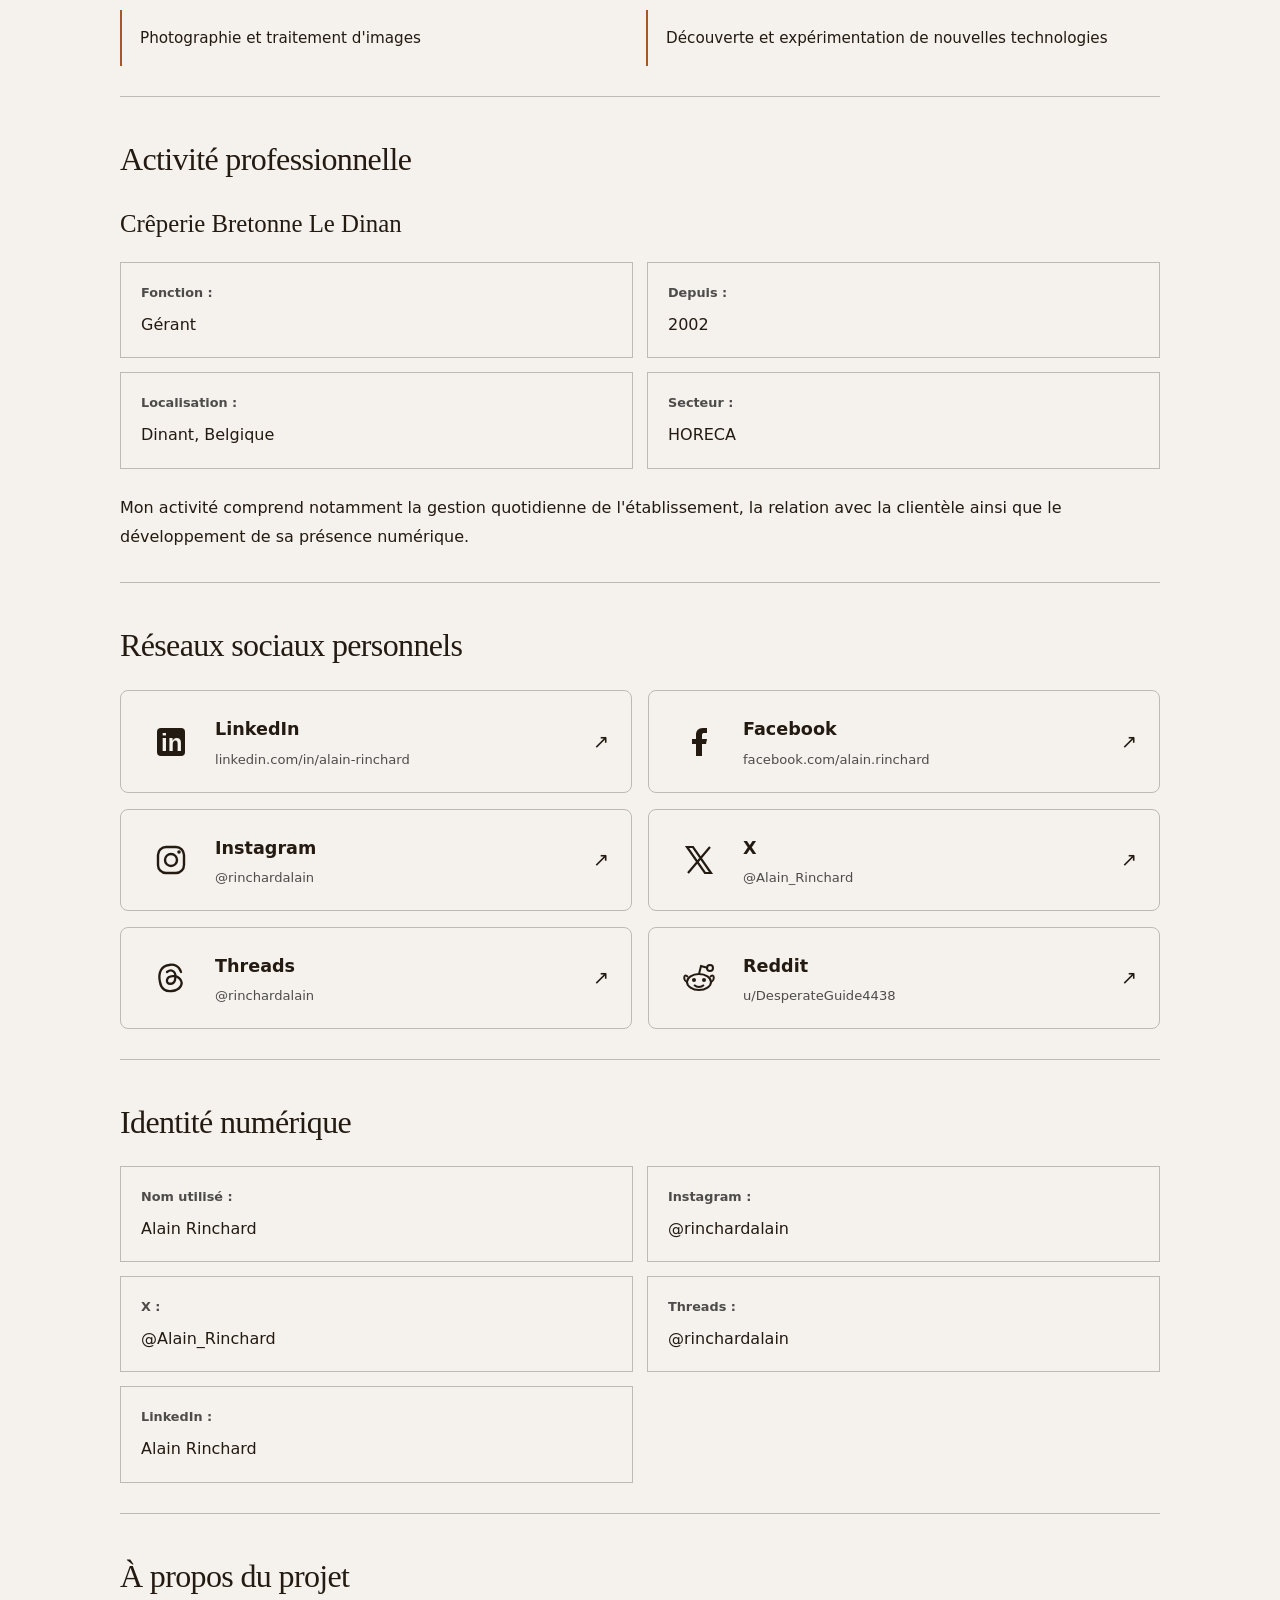
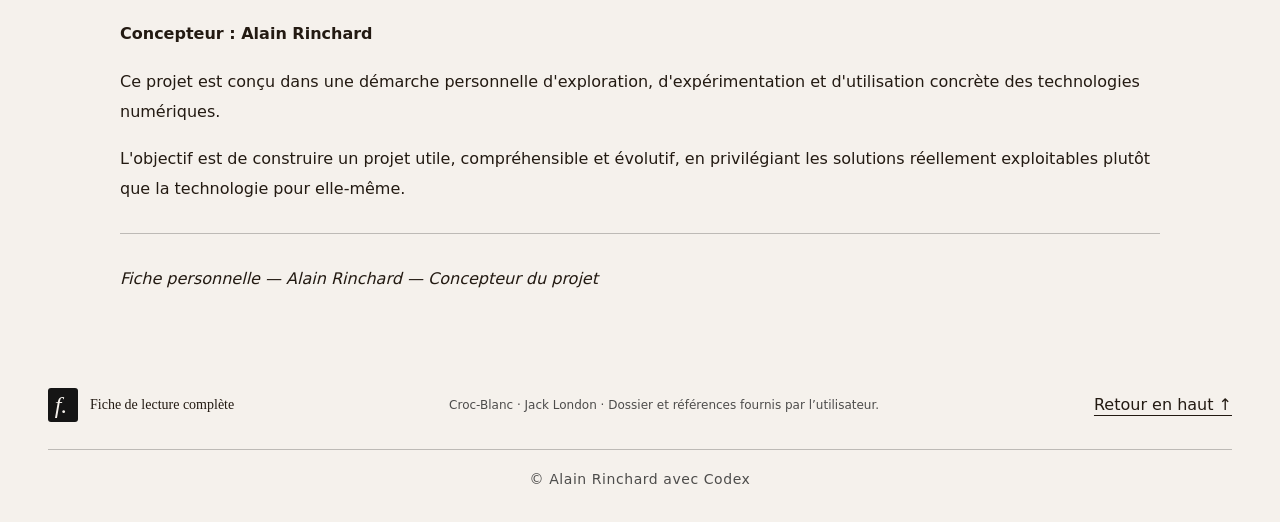
==== commit f3f961f7: "Ajouter la photo fournie par Alain à la page Concepteur" ====
--- a/concepteur.html
+++ b/concepteur.html
@@ -8,7 +8,7 @@
   <title>Alain Rinchard — Concepteur — Fiche de lecture complète</title>
   <link rel="icon" href="assets/favicon.svg" type="image/svg+xml">
   <script src="theme.js"></script>
-  <link rel="stylesheet" href="styles.css"><link rel="stylesheet" href="lecture.css">
+  <link rel="stylesheet" href="styles.css"><link rel="stylesheet" href="lecture.css?v=e0d059896cee">
   <script src="app.js" defer></script>
 </head>
 <body>
@@ -26,7 +26,7 @@
     </div>
     <div class="reading-progress" aria-hidden="true"></div>
   </header>
-  <main id="contenu"><article class="wrap prose creator-document"><p class="eyebrow">LE CONCEPTEUR · PROJET PERSONNEL</p><header class="creator-title"><span class="creator-monogram" aria-hidden="true">AR</span><div><h1 id="creator-1">Alain Rinchard</h1><p>Dinant, Belgique</p></div></header>
+  <main id="contenu"><article class="wrap prose creator-document"><p class="eyebrow">LE CONCEPTEUR · PROJET PERSONNEL</p><header class="creator-title"><img class="creator-portrait" src="assets/alain-rinchard.png" alt="Portrait d’Alain Rinchard, concepteur du projet" width="1024" height="1536" decoding="async"><div><h1 id="creator-1">Alain Rinchard</h1><p>Dinant, Belgique</p></div></header>
 <nav class="creator-shortcuts" aria-label="Rubriques du concepteur"><a href="#creator-7">Mes réseaux personnels ↗</a><a href="#creator-4">Mes centres d’intérêt</a><a href="#creator-9">À propos du projet</a></nav><h2 id="creator-2">Concepteur du projet</h2>
 <h3 id="creator-3">Présentation</h3>
 <div class="creator-details"><p><strong>Nom :</strong> Alain Rinchard</p><p><strong>Localisation :</strong> Dinant, Belgique</p><p><strong>Activité :</strong> Indépendant — Gérant de la Crêperie Bretonne Le Dinan</p><p><strong>Secteur :</strong> HORECA</p><p><strong>Fonction dans le projet :</strong> Concepteur du projet</p></div>
--- a/lecture.css
+++ b/lecture.css
@@ -1,127 +1,132 @@
-/* Compléments propres à Croc-Blanc, après la charte du modèle. */
-.hero {grid-template-columns:minmax(0,1.15fr) minmax(0,.85fr);gap:70px}
-.hero h1 {font-size:clamp(3.5rem,6.8vw,6.5rem);white-space:nowrap}
-.hero-deck {font:italic 2.25rem/1.2 var(--serif);margin:26px 0;color:var(--copper)}
-.hero-author span {font: .9rem var(--sans);color:var(--muted)}
-.hero-intro {max-width:600px;font-size:1rem;line-height:1.85}
-.book-stage {background:var(--surface);border:1px solid var(--line);min-height:480px}
-.book-stage img {width:260px;height:auto}
-.hero-art figcaption {line-height:1.7}
-.button {display:inline-flex;align-items:center;justify-content:center;gap:20px;padding:13px 22px;text-decoration:none;border:1px solid var(--copper);border-radius:4px;font-size:.9rem;font-weight:600}
-.primary {background:var(--copper);color:var(--paper)}
-/* Les liens dans un bouton gardent leur contraste, même dans .prose. */
-html .prose a.button.primary,html a.button.primary {background:#A75627;color:#F5F1EC;border-color:#A75627}
-html[data-theme="dark"] .prose a.button.primary,html[data-theme="dark"] a.button.primary {background:#FF6A00;color:#151515;border-color:#FF6A00}
-html a.button.primary:hover,html a.button.primary:focus-visible {text-decoration:underline;text-underline-offset:4px}
-.dossier-action {background:var(--surface);color:var(--ink);border:2px solid var(--copper)}
-.hero-dossier-note {font-size:.9rem;line-height:1.65;margin:18px 0 0;color:var(--muted);max-width:520px}
-.dossier-feature {padding:45px;margin-block:48px 0;border:1px solid var(--line);border-top:4px solid var(--copper);border-radius:6px;background:var(--surface)}
-.dossier-feature h2 {font-size:clamp(2rem,3.5vw,3rem)}
-.dossier-lead {font-size:1.1rem;max-width:850px;margin:22px 0 28px;line-height:1.75}
-.dossier-cards {display:grid;grid-template-columns:repeat(3,minmax(0,1fr));gap:16px;margin:28px 0}
-.dossier-card {display:block;padding:24px;border:1px solid var(--line);border-radius:5px;background:var(--paper);color:var(--ink);text-decoration:none;min-width:0}
-.dossier-card h3 {font-size:1.35rem;margin:12px 0;line-height:1.3}
-.dossier-card p {font-size:.95rem;color:var(--muted);margin:0;line-height:1.65}
-.dossier-card:hover {border-color:var(--copper)}
-.dossier-card:hover h3 {text-decoration:underline;text-underline-offset:4px}
-.dossier-intro {max-width:1200px}
-.dossier-nav a {font-size:.9rem;padding-block:13px}
-@media(max-width:900px){.dossier-cards{grid-template-columns:repeat(2,minmax(0,1fr))}}
-@media(max-width:600px){.dossier-cards{grid-template-columns:minmax(0,1fr)}.dossier-feature{padding:24px}.dossier-card{padding:20px}.hero-actions .button{width:100%}}
-.tab-list {flex-wrap:wrap}
-.tab-list button {flex:1 1 115px;min-height:52px}
-.reader-card {background:var(--surface)}
-.reader-card article {max-height:none}
-.prose h2 {font-size:2rem;letter-spacing:-.02em;margin:44px 0 24px}
-.prose h3 {font-size:1.55rem}
-.prose li>p {margin:0}
-.prose li>ul,.prose li>ol {margin-top:10px}
-.school-choice button {font-size:1rem;font-family:var(--serif);padding:20px}
-.school-intro {display:flex;justify-content:space-between;align-items:center;gap:20px;margin-bottom:24px}
-.school-intro h3 {margin:0}
-.study-item {border-bottom:1px solid var(--line);padding:0}
-.study-item>summary {padding:20px 0;font-size:1.05rem;font-weight:600;cursor:pointer}
-.study-item>.prose {padding:0 0 24px}
-.content-notice {color:var(--ink);background:var(--surface)}
-.dossier-layout>* {min-width:0}
-.dossier-content {overflow-wrap:anywhere}
-.dossier-content h1 {font-size:2.5rem;margin:60px 0 24px}
-.dossier-content h1:first-child {margin-top:0}
-.dossier-nav {padding-right:12px;scrollbar-width:thin}
-.media-unavailable,.media-reference {display:block;border:1px dashed var(--line);padding:16px;font-size:.9rem;color:var(--muted)}
-.creator-document {max-width:850px;padding-block:64px}
-.creator-document h1 {font-size:3.6rem}
-.creator-document {max-width:1040px}
-.creator-title {display:flex;align-items:center;gap:28px;margin-bottom:28px}
-.creator-title h1 {margin:0 0 10px}
-.creator-title p {margin:0;color:var(--muted)}
-.creator-monogram {display:grid;place-items:center;flex-shrink:0;width:108px;height:108px;border:1px solid var(--line);border-radius:50%;font:2.5rem var(--serif);background:var(--surface);color:var(--ink)}
-.creator-shortcuts {display:flex;flex-wrap:wrap;gap:12px 24px;padding:20px 0;border-block:1px solid var(--line);font-size:.9rem}
-.creator-details {display:grid;grid-template-columns:repeat(2,minmax(0,1fr));gap:14px;margin:24px 0}
-.creator-details p {padding:18px 20px;background:var(--surface);border:1px solid var(--line);margin:0}
-.creator-details strong {display:block;font-size:.8rem;color:var(--muted);margin-bottom:5px}
-.prose .creator-interests {display:grid;grid-template-columns:repeat(2,minmax(0,1fr));gap:12px;list-style:none;padding:0}
-.creator-interests li {padding:14px 18px;border-left:2px solid var(--copper);background:var(--surface);margin:0;font-size:.95rem}
-.social-profiles {display:grid;grid-template-columns:repeat(2,minmax(0,1fr));gap:16px;margin:26px 0}
-html[data-theme] .creator-document a.social-profile {display:flex;align-items:center;gap:16px;padding:22px;border:1px solid var(--line);border-radius:8px;background:var(--surface);color:var(--ink);text-decoration:none;min-width:0;transition:border-color .2s,transform .2s}
-.social-icon {--social-icon-bg:var(--paper);display:grid;place-items:center;width:56px;height:56px;flex:0 0 56px;background:var(--social-icon-bg);border-radius:12px;color:var(--ink)}
-.social-label {display:flex;flex-direction:column;min-width:0;gap:4px}
-.social-label strong {font-size:1.1rem}
-.social-label>span {font-size:.82rem;color:var(--muted);overflow-wrap:anywhere;line-height:1.5}
-.social-arrow {margin-left:auto;font-size:1.2rem}
-html[data-theme] .creator-document a.social-profile:hover {border-color:var(--copper);transform:translateY(-2px)}
-.social-profile:focus-visible {outline:3px solid var(--copper);outline-offset:4px}
-@media(max-width:600px){.creator-title{gap:18px}.creator-monogram{width:68px;height:68px;font-size:1.8rem}.creator-document .creator-title h1{font-size:2rem}.social-profiles,.creator-details,.prose .creator-interests{grid-template-columns:minmax(0,1fr)}.creator-shortcuts{flex-direction:column}.social-profile{padding:18px}.social-icon{width:48px;height:48px;flex-basis:48px}}
-@media print{.creator-shortcuts{display:none}.social-profiles{grid-template-columns:repeat(2,minmax(0,1fr))}.social-profile{break-inside:avoid}.creator-details p{break-inside:avoid}}
-.author-section {padding:0}
-.author-photo figcaption {font-size:.75rem;margin-top:16px;color:var(--muted)}
-.facts {grid-template-columns:repeat(4,minmax(0,1fr))}
-.facts dd {font-size:1.1rem}
-.section {border-bottom:1px solid var(--line)}
-.hero-actions,.hero-tags {flex-wrap:wrap}
-.sheet-content .prose h2 {font-size:1.7rem}
-.sheet-toolbar {gap:20px;flex-wrap:wrap}
-html .print-sheet {background:#fff;color:#151515;--paper:#fff;--surface:#fff;--ink:#151515;--muted:#4D4C4B;--copper:#A75627;--line:#BDBAB6}
-html .print-sheet .sheet-content {background:#fff;color:#151515}
-html[data-theme] .print-sheet .prose a {color:#A75627}
-html[data-theme] .print-sheet .prose blockquote {background:#fff;color:#151515}
-html .print-sheet .sheet-toolbar {color-scheme:light}
-@media screen {
- html[data-theme="dark"] .hero-deck {color:var(--ink)}
- html[data-theme="dark"] .content-notice {color:var(--ink);background:var(--surface)}
- html[data-theme="dark"] .book-stage {background:var(--surface)}
-}
-@media(max-width:760px){
- .hero {grid-template-columns:minmax(0,1fr);gap:35px}
- .hero h1 {font-size:clamp(3rem,12vw,5rem);white-space:normal}
- .hero-deck {font-size:1.9rem}
- .header-inner {flex-wrap:wrap;gap:10px;min-height:80px}
- .theme-toggle {font-size:.75rem;padding:7px 9px}
- .brand-sub {display:none}
- .hero-author span {display:block;margin-top:8px}
- .book-stage {min-height:400px;padding:30px 45px}
- .book-stage img {max-width:100%;width:230px}
- .facts {grid-template-columns:repeat(2,minmax(0,1fr))}
- .school-intro {display:block}
- .school-intro .button {margin-top:12px}
- .dossier-layout {grid-template-columns:minmax(0,1fr)}
- .dossier-nav {display:block;max-height:300px;border:1px solid var(--line);padding:12px 18px;overflow:auto}
- .dossier-content h1 {font-size:2rem}
- .reader-card article {padding:24px 20px}
- .tab-list button {flex-basis:100px}
- .creator-document h1 {font-size:2.5rem}
- .author-section {grid-template-columns:minmax(0,1fr)}
- .sheet-content {width:calc(100% - 24px);padding:24px 16px}
- .sheet-title h1 {font-size:2.3rem}
-}
-@media print {
- .sheet-content .prose h2 {font-size:17pt;break-after:avoid}
- .sheet-content .prose h3 {font-size:14pt;break-after:avoid}
- .sheet-content {width:100%;padding:0}
- .sheet-content .prose p,.sheet-content .prose li {orphans:3;widows:3}
- .sheet-content blockquote {background:white;border-left-color:#4D4C4B;font-size:11pt}
- .sheet-content table {font-size:9pt;table-layout:fixed;overflow-wrap:anywhere}
- .sheet-content th,.sheet-content td {padding:6px}
- .sheet-toolbar {display:none!important}
- .hero h1 {white-space:normal}
-}
+/* Compléments propres à Croc-Blanc, après la charte du modèle. */
+.hero {grid-template-columns:minmax(0,1.15fr) minmax(0,.85fr);gap:70px}
+.hero h1 {font-size:clamp(3.5rem,6.8vw,6.5rem);white-space:nowrap}
+.hero-deck {font:italic 2.25rem/1.2 var(--serif);margin:26px 0;color:var(--copper)}
+.hero-author span {font: .9rem var(--sans);color:var(--muted)}
+.hero-intro {max-width:600px;font-size:1rem;line-height:1.85}
+.book-stage {background:var(--surface);border:1px solid var(--line);min-height:480px}
+.book-stage img {width:260px;height:auto}
+.hero-art figcaption {line-height:1.7}
+.button {display:inline-flex;align-items:center;justify-content:center;gap:20px;padding:13px 22px;text-decoration:none;border:1px solid var(--copper);border-radius:4px;font-size:.9rem;font-weight:600}
+.primary {background:var(--copper);color:var(--paper)}
+/* Les liens dans un bouton gardent leur contraste, même dans .prose. */
+html .prose a.button.primary,html a.button.primary {background:#A75627;color:#F5F1EC;border-color:#A75627}
+html[data-theme="dark"] .prose a.button.primary,html[data-theme="dark"] a.button.primary {background:#FF6A00;color:#151515;border-color:#FF6A00}
+html a.button.primary:hover,html a.button.primary:focus-visible {text-decoration:underline;text-underline-offset:4px}
+.dossier-action {background:var(--surface);color:var(--ink);border:2px solid var(--copper)}
+.hero-dossier-note {font-size:.9rem;line-height:1.65;margin:18px 0 0;color:var(--muted);max-width:520px}
+.dossier-feature {padding:45px;margin-block:48px 0;border:1px solid var(--line);border-top:4px solid var(--copper);border-radius:6px;background:var(--surface)}
+.dossier-feature h2 {font-size:clamp(2rem,3.5vw,3rem)}
+.dossier-lead {font-size:1.1rem;max-width:850px;margin:22px 0 28px;line-height:1.75}
+.dossier-cards {display:grid;grid-template-columns:repeat(3,minmax(0,1fr));gap:16px;margin:28px 0}
+.dossier-card {display:block;padding:24px;border:1px solid var(--line);border-radius:5px;background:var(--paper);color:var(--ink);text-decoration:none;min-width:0}
+.dossier-card h3 {font-size:1.35rem;margin:12px 0;line-height:1.3}
+.dossier-card p {font-size:.95rem;color:var(--muted);margin:0;line-height:1.65}
+.dossier-card:hover {border-color:var(--copper)}
+.dossier-card:hover h3 {text-decoration:underline;text-underline-offset:4px}
+.dossier-intro {max-width:1200px}
+.dossier-nav a {font-size:.9rem;padding-block:13px}
+@media(max-width:900px){.dossier-cards{grid-template-columns:repeat(2,minmax(0,1fr))}}
+@media(max-width:600px){.dossier-cards{grid-template-columns:minmax(0,1fr)}.dossier-feature{padding:24px}.dossier-card{padding:20px}.hero-actions .button{width:100%}}
+.tab-list {flex-wrap:wrap}
+.tab-list button {flex:1 1 115px;min-height:52px}
+.reader-card {background:var(--surface)}
+.reader-card article {max-height:none}
+.prose h2 {font-size:2rem;letter-spacing:-.02em;margin:44px 0 24px}
+.prose h3 {font-size:1.55rem}
+.prose li>p {margin:0}
+.prose li>ul,.prose li>ol {margin-top:10px}
+.school-choice button {font-size:1rem;font-family:var(--serif);padding:20px}
+.school-intro {display:flex;justify-content:space-between;align-items:center;gap:20px;margin-bottom:24px}
+.school-intro h3 {margin:0}
+.study-item {border-bottom:1px solid var(--line);padding:0}
+.study-item>summary {padding:20px 0;font-size:1.05rem;font-weight:600;cursor:pointer}
+.study-item>.prose {padding:0 0 24px}
+.content-notice {color:var(--ink);background:var(--surface)}
+.dossier-layout>* {min-width:0}
+.dossier-content {overflow-wrap:anywhere}
+.dossier-content h1 {font-size:2.5rem;margin:60px 0 24px}
+.dossier-content h1:first-child {margin-top:0}
+.dossier-nav {padding-right:12px;scrollbar-width:thin}
+.media-unavailable,.media-reference {display:block;border:1px dashed var(--line);padding:16px;font-size:.9rem;color:var(--muted)}
+.creator-document {max-width:850px;padding-block:64px}
+.creator-document h1 {font-size:3.6rem}
+.creator-document {max-width:1040px}
+.creator-title {display:flex;align-items:center;gap:28px;margin-bottom:28px}
+.creator-title h1 {margin:0 0 10px}
+.creator-title p {margin:0;color:var(--muted)}
+.creator-monogram {display:grid;place-items:center;flex-shrink:0;width:108px;height:108px;border:1px solid var(--line);border-radius:50%;font:2.5rem var(--serif);background:var(--surface);color:var(--ink)}
+.creator-shortcuts {display:flex;flex-wrap:wrap;gap:12px 24px;padding:20px 0;border-block:1px solid var(--line);font-size:.9rem}
+.creator-details {display:grid;grid-template-columns:repeat(2,minmax(0,1fr));gap:14px;margin:24px 0}
+.creator-details p {padding:18px 20px;background:var(--surface);border:1px solid var(--line);margin:0}
+.creator-details strong {display:block;font-size:.8rem;color:var(--muted);margin-bottom:5px}
+.prose .creator-interests {display:grid;grid-template-columns:repeat(2,minmax(0,1fr));gap:12px;list-style:none;padding:0}
+.creator-interests li {padding:14px 18px;border-left:2px solid var(--copper);background:var(--surface);margin:0;font-size:.95rem}
+.social-profiles {display:grid;grid-template-columns:repeat(2,minmax(0,1fr));gap:16px;margin:26px 0}
+html[data-theme] .creator-document a.social-profile {display:flex;align-items:center;gap:16px;padding:22px;border:1px solid var(--line);border-radius:8px;background:var(--surface);color:var(--ink);text-decoration:none;min-width:0;transition:border-color .2s,transform .2s}
+.social-icon {--social-icon-bg:var(--paper);display:grid;place-items:center;width:56px;height:56px;flex:0 0 56px;background:var(--social-icon-bg);border-radius:12px;color:var(--ink)}
+.social-label {display:flex;flex-direction:column;min-width:0;gap:4px}
+.social-label strong {font-size:1.1rem}
+.social-label>span {font-size:.82rem;color:var(--muted);overflow-wrap:anywhere;line-height:1.5}
+.social-arrow {margin-left:auto;font-size:1.2rem}
+html[data-theme] .creator-document a.social-profile:hover {border-color:var(--copper);transform:translateY(-2px)}
+.social-profile:focus-visible {outline:3px solid var(--copper);outline-offset:4px}
+@media(max-width:600px){.creator-title{gap:18px}.creator-monogram{width:68px;height:68px;font-size:1.8rem}.creator-document .creator-title h1{font-size:2rem}.social-profiles,.creator-details,.prose .creator-interests{grid-template-columns:minmax(0,1fr)}.creator-shortcuts{flex-direction:column}.social-profile{padding:18px}.social-icon{width:48px;height:48px;flex-basis:48px}}
+@media print{.creator-shortcuts{display:none}.social-profiles{grid-template-columns:repeat(2,minmax(0,1fr))}.social-profile{break-inside:avoid}.creator-details p{break-inside:avoid}}
+.author-section {padding:0}
+.author-photo figcaption {font-size:.75rem;margin-top:16px;color:var(--muted)}
+.facts {grid-template-columns:repeat(4,minmax(0,1fr))}
+.facts dd {font-size:1.1rem}
+.section {border-bottom:1px solid var(--line)}
+.hero-actions,.hero-tags {flex-wrap:wrap}
+.sheet-content .prose h2 {font-size:1.7rem}
+.sheet-toolbar {gap:20px;flex-wrap:wrap}
+html .print-sheet {background:#fff;color:#151515;--paper:#fff;--surface:#fff;--ink:#151515;--muted:#4D4C4B;--copper:#A75627;--line:#BDBAB6}
+html .print-sheet .sheet-content {background:#fff;color:#151515}
+html[data-theme] .print-sheet .prose a {color:#A75627}
+html[data-theme] .print-sheet .prose blockquote {background:#fff;color:#151515}
+html .print-sheet .sheet-toolbar {color-scheme:light}
+@media screen {
+ html[data-theme="dark"] .hero-deck {color:var(--ink)}
+ html[data-theme="dark"] .content-notice {color:var(--ink);background:var(--surface)}
+ html[data-theme="dark"] .book-stage {background:var(--surface)}
+}
+@media(max-width:760px){
+ .hero {grid-template-columns:minmax(0,1fr);gap:35px}
+ .hero h1 {font-size:clamp(3rem,12vw,5rem);white-space:normal}
+ .hero-deck {font-size:1.9rem}
+ .header-inner {flex-wrap:wrap;gap:10px;min-height:80px}
+ .theme-toggle {font-size:.75rem;padding:7px 9px}
+ .brand-sub {display:none}
+ .hero-author span {display:block;margin-top:8px}
+ .book-stage {min-height:400px;padding:30px 45px}
+ .book-stage img {max-width:100%;width:230px}
+ .facts {grid-template-columns:repeat(2,minmax(0,1fr))}
+ .school-intro {display:block}
+ .school-intro .button {margin-top:12px}
+ .dossier-layout {grid-template-columns:minmax(0,1fr)}
+ .dossier-nav {display:block;max-height:300px;border:1px solid var(--line);padding:12px 18px;overflow:auto}
+ .dossier-content h1 {font-size:2rem}
+ .reader-card article {padding:24px 20px}
+ .tab-list button {flex-basis:100px}
+ .creator-document h1 {font-size:2.5rem}
+ .author-section {grid-template-columns:minmax(0,1fr)}
+ .sheet-content {width:calc(100% - 24px);padding:24px 16px}
+ .sheet-title h1 {font-size:2.3rem}
+}
+@media print {
+ .sheet-content .prose h2 {font-size:17pt;break-after:avoid}
+ .sheet-content .prose h3 {font-size:14pt;break-after:avoid}
+ .sheet-content {width:100%;padding:0}
+ .sheet-content .prose p,.sheet-content .prose li {orphans:3;widows:3}
+ .sheet-content blockquote {background:white;border-left-color:#4D4C4B;font-size:11pt}
+ .sheet-content table {font-size:9pt;table-layout:fixed;overflow-wrap:anywhere}
+ .sheet-content th,.sheet-content td {padding:6px}
+ .sheet-toolbar {display:none!important}
+ .hero h1 {white-space:normal}
+}
+
+/* Portrait fourni par le concepteur, proportions originales conservées. */
+.creator-portrait {display:block;width:160px;height:auto;aspect-ratio:2/3;flex-shrink:0;border-radius:14px;border:1px solid var(--line)}
+@media(max-width:600px){.creator-title{flex-direction:column;align-items:flex-start}.creator-portrait{width:120px}}
+@media print{.creator-portrait{width:90px}}
